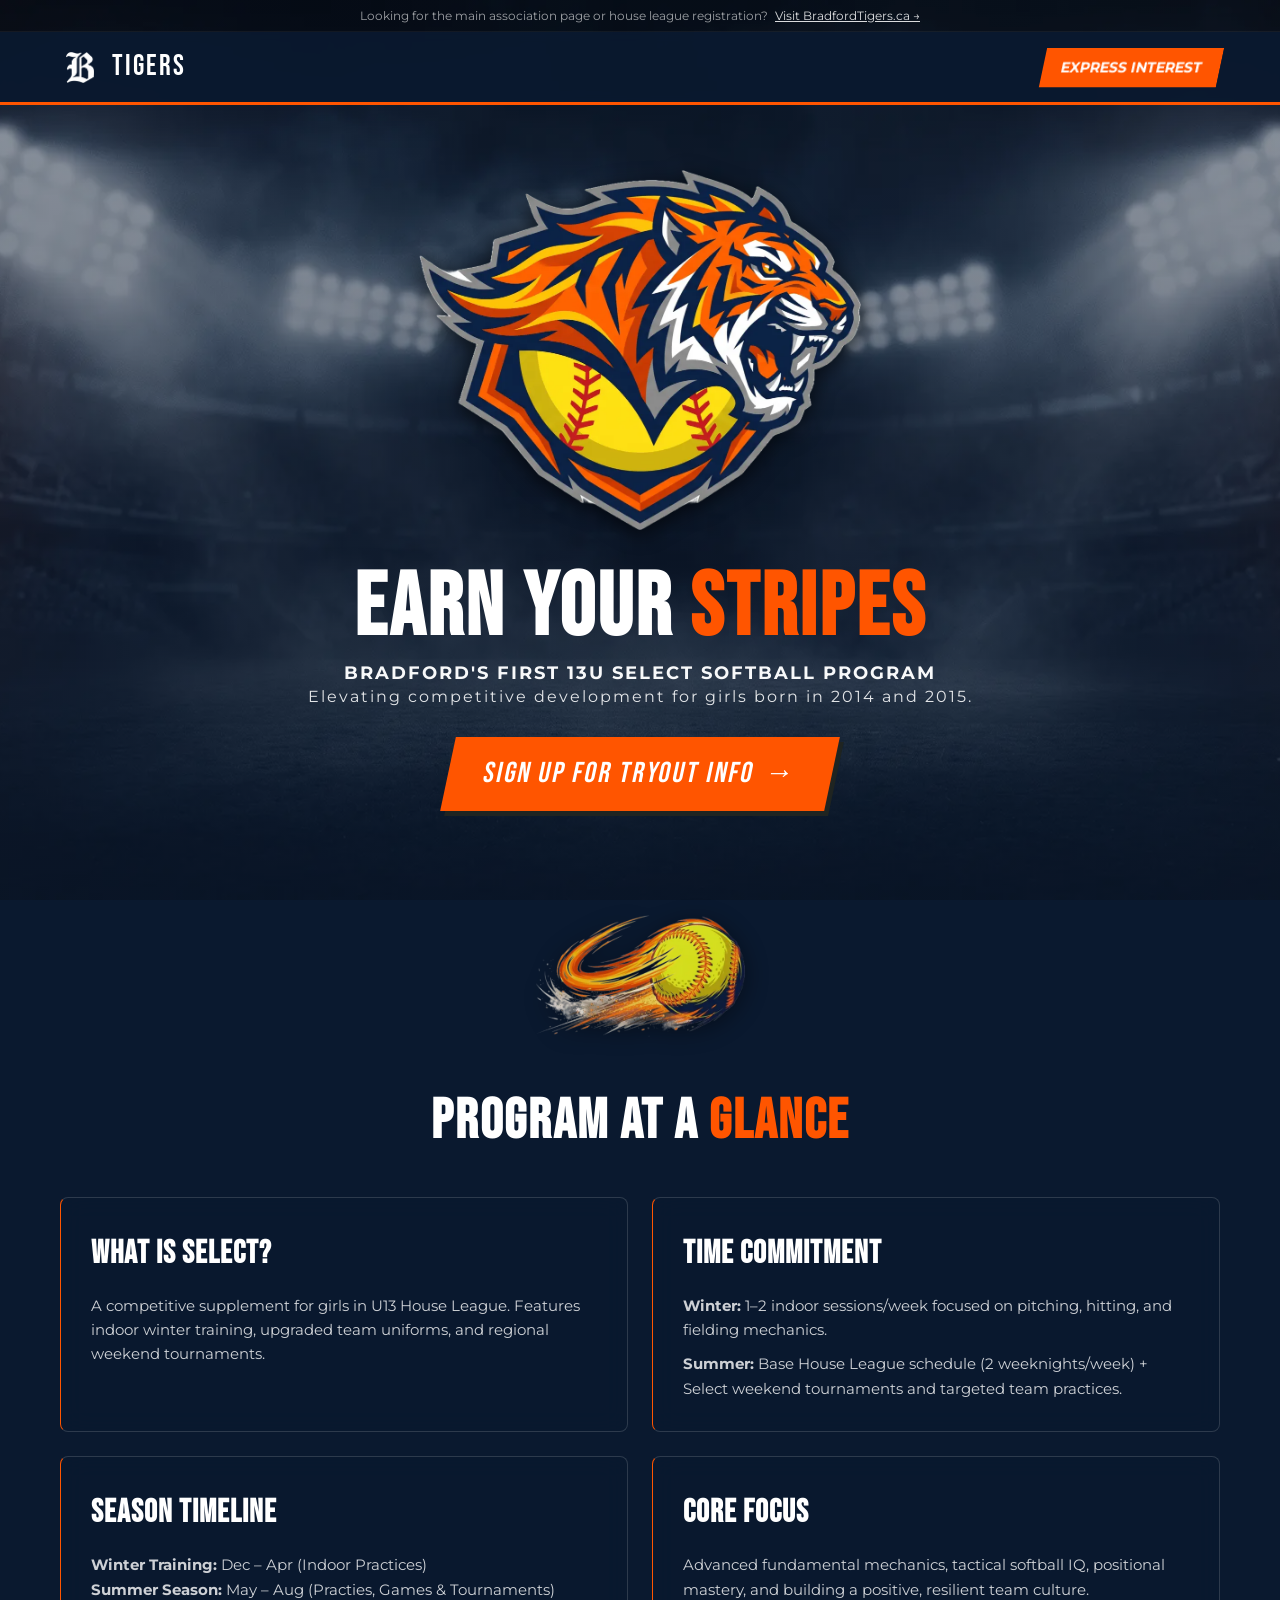
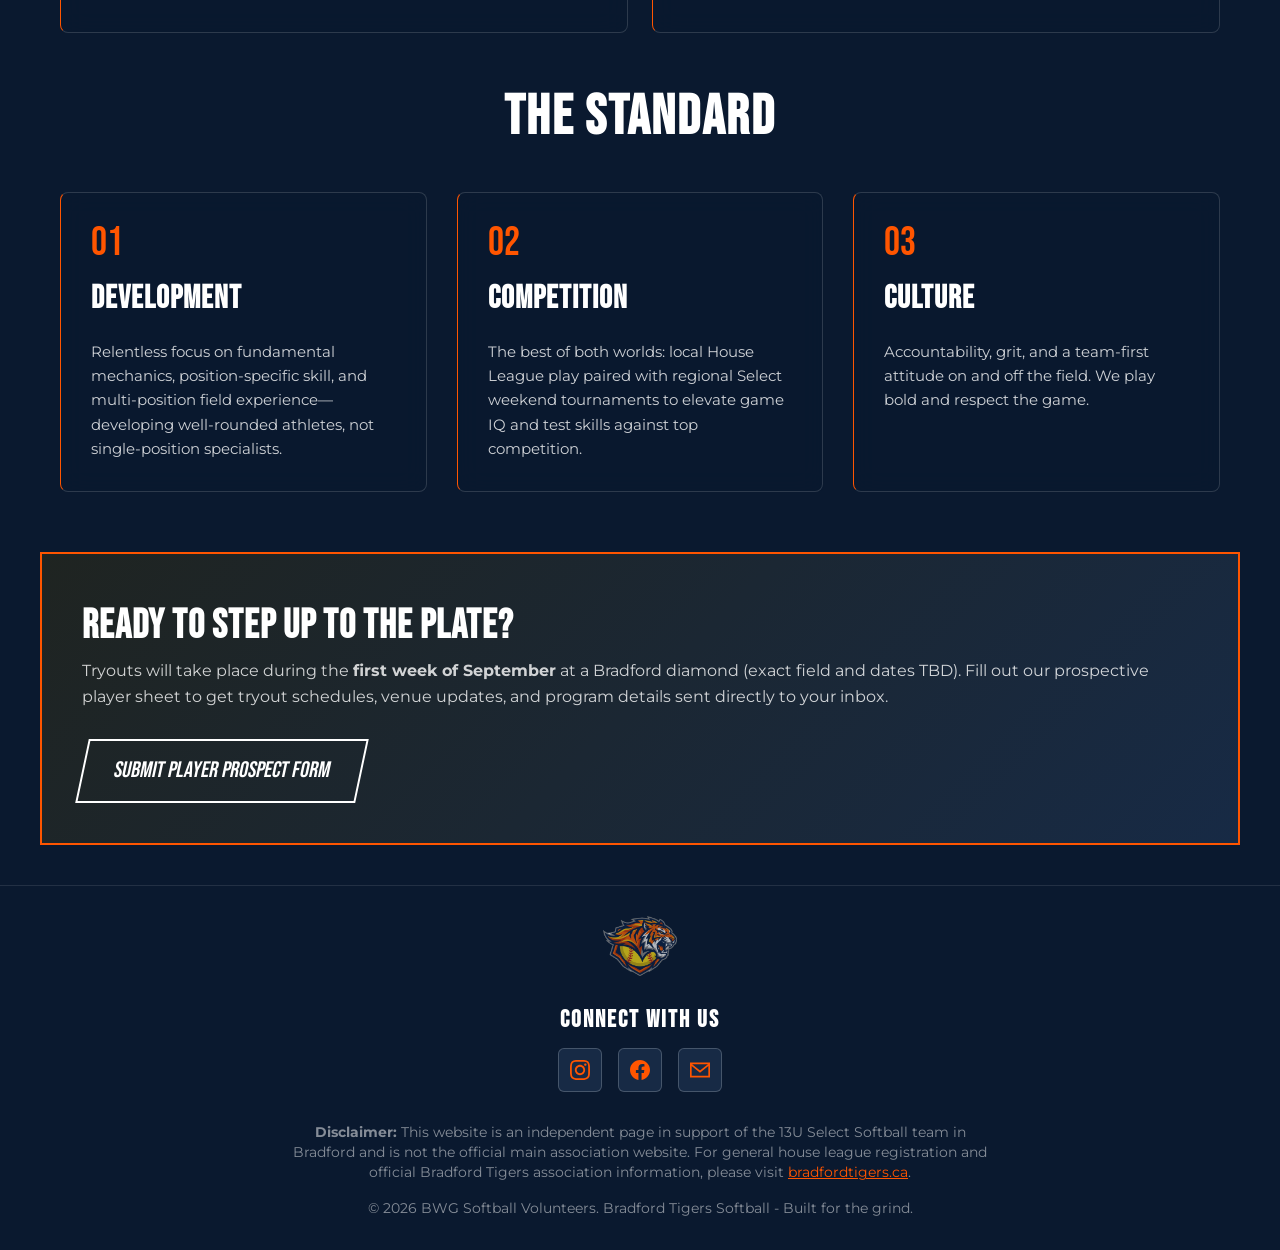
==== index.html @ cfd90d9b "V3.3.3 - DISABLE tally.so popup for carrot fest and restore banner/button" ====
<!DOCTYPE html>
<html lang="en">
<head>
    <meta charset="UTF-8">
    <meta name="viewport" content="width=device-width, initial-scale=1.0">
    <meta name="theme-color" content="#0A192F">
    <title>13U Tigers Softball | 2027 Recruitment</title>

    <!-- Browser Tab Icon -->
    <link rel="icon" type="image/png" href="assets/b2-logo.png">

    <!-- Google Fonts for athletic typography -->
    <link rel="preconnect" href="https://fonts.googleapis.com">
    <link rel="preconnect" href="https://fonts.gstatic.com" crossorigin>
    <link rel="stylesheet" href="https://fonts.googleapis.com/css2?family=Bebas+Neue&family=Montserrat:ital,wght@0,400;0,700;0,900;1,700&display=swap">
    
    <link rel="stylesheet" href="styles.css">

    <!-- Open Graph / WhatsApp / iMessage / Facebook -->
    <meta property="og:type" content="website" />
    <meta property="og:title" content="13U Tigers Select Softball | September Tryouts" />
    <meta property="og:description" content="Development, Competition, Culture. Register today for our upcoming September tryouts." />
    <meta property="og:image" content="https://bwgsoftball.ca/assets/tiger-logo-preview.jpg" />
    <meta property="og:url" content="https://bwgsoftball.ca" />

    <!-- Twitter / General Mobile Fallbacks -->
    <meta name="twitter:card" content="summary_large_image" />
    <meta name="twitter:title" content="13U Tigers Select Softball | September Tryouts" />
    <meta name="twitter:description" content="Development, Competition, Culture. Register today for our upcoming September tryouts." />
    <meta name="twitter:image" content="https://bwgsoftball.ca/assets/tiger-logo-preview.jpg" />
   
    <!-- Tally.so popup during carrot fest -->
    <script>
    // TOGGLE SWITCH: Set to true to go live, false to turn off
    const ENABLE_TALLY = false;

    // Auto-enables on localhost OR when adding "?test=1" to URL
    const IS_TESTING = window.location.hostname === 'localhost' ||
                       window.location.hostname === '127.0.0.1' ||
                       window.location.search.includes('test=1');

    if (ENABLE_TALLY || IS_TESTING) {
      window.TallyConfig = {
        "formId": "PdQ6N0",
        "popup": {
          "emoji": {
            "text": "\uD83E\uDD55", //uDD55 is a carrot, uDD4E was a softball
            "animation": "bounce"
          },
          "open": {
            "trigger": "scroll"
          }
        }
      };

      const script = document.createElement('script');
      script.src = "https://tally.so/widgets/embed.js";
      script.async = true;
      document.head.appendChild(script);
    }
    </script>
</head>

<body>

    <!-- Announcement / Disclaimer Bar -->
    <div class="top-announcement-bar">
        <span>Looking for the main association page or house league registration? <a href="https://bradfordtigers.ca" target="_blank" rel="noopener noreferrer">Visit BradfordTigers.ca &rarr;</a></span>
    </div> 

    <!-- Header / Navigation -->
    <header class="navbar">
        <div class="nav-container">
            <div class="brand">
                <img src="assets/b2-logo.png" alt="Bradford Tigers B Logo" class="nav-logo">
                <span class="brand-text">TIGERS</span>
            </div>
            <a href="https://forms.gle/GKhw946RZWxFUqny7" target="_blank" class="btn-nav">EXPRESS INTEREST</a>
        </div>
    </header>

    <!-- Hero Section (Above-the-fold focus) -->
    <section class="hero">
        <div class="hero-overlay"></div>
        <div class="hero-content">
            <div class="badge-container">
                <img src="assets/tiger-logo.webp" alt="Tigers Emblem" class="hero-logo">
            </div>
            <h1 class="hero-title">EARN YOUR <span class="text-orange">STRIPES</span></h1>
            <p class="hero-subtitle">BRADFORD'S FIRST 13U SELECT SOFTBALL PROGRAM
            <span class="hero-tagline">Elevating competitive development for girls born in 2014 and 2015.</span>
            <div class="cta-group">
                <a href="https://forms.gle/GKhw946RZWxFUqny7" target="_blank" class="btn-primary">
                    SIGN UP FOR TRYOUT INFO<span class="arrow">&rarr;</span>
                </a>
            </div>
        </div>
    </section>

    <!-- V2 Bridge / Accent Section -->
    <section class="accent-bridge-section">
        <div class="accent-wrapper">
            <img src="assets/accent.webp" alt="Softball Accent Graphic" class="hero-accent">
        </div>
    </section>

    <!-- Program at a Glance Section -->
    <section class="program-glance">
        <div class="container">
            <h2 class="section-title">PROGRAM AT A <span class="text-orange">GLANCE</span></h2>
            
            <div class="pillars-grid grid-2x2">
                <div class="pillar-card">
                    <h3>What is Select?</h3>
                    <p>A competitive supplement for girls in U13 House League. Features indoor winter training, upgraded team uniforms, and regional weekend tournaments.</p>
                </div>

                <div class="pillar-card">
<!--                    <div class="pillar-number">02</div> -->
                    <h3>Time Commitment</h3>
                    <p><strong>Winter:</strong> 1–2 indoor sessions/week focused on pitching, hitting, and fielding mechanics.</p>
                    <p style="margin-top: 10px;"><strong>Summer:</strong> Base House League schedule (2 weeknights/week) + Select weekend tournaments and targeted team practices.</p>
                </div>

                <div class="pillar-card">
                    <h3>Season Timeline</h3>
                    <p><strong>Winter Training:</strong> Dec – Apr (Indoor Practices)<br>
                       <strong>Summer Season:</strong> May – Aug (Practies, Games &amp; Tournaments)</p>
                </div>

                <div class="pillar-card">
                    <h3>Core Focus</h3>
                    <p>Advanced fundamental mechanics, tactical softball IQ, positional mastery, and building a positive, resilient team culture.</p>
                </div>
            </div>
        </div>
    </section>

    <!-- Value Pillars Section -->
    <section class="pillars-section">
        <div class="container">
            <h2 class="section-title">THE <span class="accent-text">STANDARD</span></h2>
            <div class="pillars-grid">
      
                <!-- Card 01 -->
                <div class="pillar-card">
                    <div class="pillar-number">01</div>
                    <h3>DEVELOPMENT</h3>
                    <p>Relentless focus on fundamental mechanics, position-specific skill, and multi-position field experience—developing well-rounded athletes, not single-position specialists.</p>
                </div>

                <!-- Card 02 -->
                <div class="pillar-card">
                    <div class="pillar-number">02</div>
                    <h3>COMPETITION</h3>
                    <p>The best of both worlds: local House League play paired with regional Select weekend tournaments to elevate game IQ and test skills against top competition.</p>
                </div>

                <!-- Card 03 -->
                <div class="pillar-card">
                    <div class="pillar-number">03</div>
                    <h3>CULTURE</h3>
                   <p>Accountability, grit, and a team-first attitude on and off the field. We play bold and respect the game.</p>
                </div>
            </div>
        </div>
    </section>

    <!-- Info / Tryout Callout -->
    <section class="callout-section">
        <div class="container callout-box">
            <div class="callout-text">
                <h2>READY TO STEP UP TO THE PLATE?</h2>
                <p>Tryouts will take place during the <strong>first week of September</strong> at a Bradford diamond (exact field and dates TBD). Fill out our prospective player sheet to get tryout schedules, venue updates, and program details sent directly to your inbox.</p>
            </div>
            <a href="https://forms.gle/GKhw946RZWxFUqny7" target="_blank" rel="noopener noreferrer" class="btn-secondary">
                SUBMIT PLAYER PROSPECT FORM
            </a>
        </div>
    </section>

    <!-- Footer -->
    <footer>
        <div class="container footer-content">
            <img src="assets/tiger-logo.webp" alt="Tigers Logo" class="footer-logo">

            <!-- Connect / Social Links Section -->
            <div class="footer-social-section">
                <h3 class="social-heading">CONNECT WITH US</h3>
                <div class="social-links">
                    <!-- Instagram -->
                    <a href="https://www.instagram.com/bwgsoftball" target="_blank" rel="noopener noreferrer" class="social-btn" aria-label="Instagram">
                        <svg viewBox="0 0 24 24"><path d="M12 2.163c3.204 0 3.584.012 4.85.07 3.252.148 4.771 1.691 4.919 4.919.058 1.265.069 1.645.069 4.849 0 3.205-.012 3.584-.069 4.849-.149 3.225-1.664 4.771-4.919 4.919-1.266.058-1.644.07-4.85.07-3.204 0-3.584-.012-4.849-.07-3.26-.149-4.771-1.699-4.919-4.92-.058-1.265-.07-1.644-.07-4.849 0-3.204.013-3.583.07-4.849.149-3.227 1.664-4.771 4.919-4.919 1.266-.057 1.645-.069 4.849-.069zm0-2.163c-3.259 0-3.667.014-4.947.072-4.358.2-6.78 2.618-6.98 6.98-.059 1.281-.073 1.689-.073 4.948 0 3.259.014 3.668.072 4.948.2 4.358 2.618 6.78 6.98 6.98 1.281.058 1.689.072 4.948.072 3.259 0 3.668-.014 4.948-.072 4.354-.2 6.782-2.618 6.979-6.98.059-1.28.073-1.689.073-4.948 0-3.259-.014-3.667-.072-4.947-.196-4.354-2.617-6.78-6.979-6.98-1.281-.059-1.69-.073-4.949-.073zm0 5.838c-3.403 0-6.162 2.759-6.162 6.162s2.759 6.163 6.162 6.163 6.162-2.759 6.162-6.163c0-3.403-2.759-6.162-6.162-6.162zm0 10.162c-2.209 0-4-1.79-4-4 0-2.209 1.791-4 4-4s4 1.791 4 4c0 2.21-1.791 4-4 4zm6.406-11.845c-.796 0-1.441.645-1.441 1.44s.645 1.44 1.441 1.44c.795 0 1.439-.645 1.439-1.44s-.644-1.44-1.439-1.44z"/></svg>
                    </a>
                    <!-- Facebook -->
                    <a href="https://www.facebook.com/bwgsoftball" target="_blank" rel="noopener noreferrer" class="social-btn" aria-label="Facebook">
                        <svg viewBox="0 0 24 24"><path d="M24 12.073c0-6.627-5.373-12-12-12s-12 5.373-12 12c0 5.99 4.388 10.954 10.125 11.854v-8.385H7.078v-3.47h3.047V9.43c0-3.007 1.792-4.669 4.533-4.669 1.312 0 2.686.235 2.686.235v2.953H15.83c-1.491 0-1.956.925-1.956 1.874v2.25h3.328l-.532 3.47h-2.796v8.385C19.612 23.027 24 18.062 24 12.073z"/></svg>
                    </a>
                    <!-- Email -->
                    <a href="https://forms.gle/GKhw946RZWxFUqny7" target-"_blank" class="social-btn" aria-label="Email Us">
                        <svg viewBox="0 0 24 24"><path d="M0 3v18h24v-18h-24zm21.518 2l-9.518 7.713-9.518-7.713h19.036zm-19.518 14v-11.817l10 8.104 10-8.104v11.817h-20z"/></svg>
                    </a>
                </div>
            </div>

            
            <p class="disclaimer-text">
                <strong>Disclaimer:</strong> This website is an independent page in support of the 13U Select Softball team in Bradford and is not the official main association website. For general house league registration and official Bradford Tigers association information, please visit <a href="https://bradfordtigers.ca" target="_blank" rel="noopener noreferrer">bradfordtigers.ca</a>.
            </p>

            <p>&copy; 2026 BWG Softball Volunteers. Bradford Tigers Softball - Built for the grind.</p>
        </div>
    </footer>

</body>
</html>
---- styles.css ----
/* ==========================================================================
   Color Palette & Custom Variables
   ========================================================================== */
:root {
    --navy: #0A192F;
    --navy-light: #172A45;
    --orange: #FF5500;
    --orange-hover: #E04B00;
    --graphite: #1F2421;
    --white: #FFFFFF;
    --gray-light: #F8F9FA;
    --font-heading: 'Bebas Neue', sans-serif;
    --font-body: 'Montserrat', sans-serif;
}

/* ==========================================================================
   Reset & Base Styles
   ========================================================================== */
* {
    margin: 0;
    padding: 0;
    box-sizing: border-box;
}

body {
    background-color: var(--navy);
    color: var(--white);
    font-family: var(--font-body);
    line-height: 1.6;
    overflow-x: hidden;
}

.container {
    max-width: 1200px;
    margin: 0 auto;
    padding: 0 20px;
}

.text-orange {
    color: var(--orange);
}

/* ==========================================================================
   Top Announcement Bar
   ========================================================================== */
.top-announcement-bar {
    background-color: rgba(0, 0, 0, 0.3);
    text-align: center;
    padding: 6px 12px;
    font-size: 0.75rem;
    color: rgba(255, 255, 255, 0.6);
    border-bottom: 1px solid rgba(255, 255, 255, 0.05);
}

.top-announcement-bar a {
    color: rgba(255, 255, 255, 0.85);
    text-decoration: underline;
    margin-left: 4px;
}

.top-announcement-bar a:hover {
    color: var(--orange);
}

/* ==========================================================================
   Navigation Bar
   ========================================================================== */
.navbar {
    background-color: rgba(10, 25, 47, 0.95);
    border-bottom: 3px solid var(--orange);
    position: sticky;
    top: 0;
    z-index: 100;
    backdrop-filter: blur(5px);
}

.nav-container {
    max-width: 1200px;
    margin: 0 auto;
    display: flex;
    justify-content: space-between;
    align-items: center;
    padding: 12px 20px;
}

.brand {
    display: flex;
    align-items: center;
    gap: 12px;
}

.nav-logo {
    height: 35px;
    width: auto;
    object-fit: contain;
    padding: 2px 6px;
}

.brand-text {
    font-family: var(--font-heading);
    font-size: 1.8rem;
    letter-spacing: 2px;
}

.btn-nav {
    background: var(--orange);
    color: var(--white);
    text-decoration: none;
    font-weight: 700;
    padding: 8px 18px;
    transform: skewX(-12deg);
    display: inline-block;
    transition: background 0.2s ease;
    font-size: 0.9rem;
}

.btn-nav:hover {
    background: var(--orange-hover);
}

/* ==========================================================================
   Hero Section (V2 Above-the-Fold & Dynamic Spacing)
   ========================================================================== */
.hero {
    position: relative;
    /* Consumes exact remaining viewport height minus top bar & navbar (~110px total) */
    min-height: calc(100vh - 110px);
    min-height: calc(100dvh - 110px); 
    display: flex;
    flex-direction: column;
    align-items: center;
    justify-content: space-between;
    text-align: center;
    padding: clamp(15px, 3vh, 30px) 20px clamp(30px, 7vh, 70px) 20px;
}

/* Fixed Background attached to viewport (note overlay was previously 70% to 95%*/
.hero::before {
    content: '';
    position: fixed;
    top: 0;
    left: 0;
    width: 100%;
    height: 100%;
    background: 
        linear-gradient(180deg, rgba(10,25,47,0.45) 0%, rgba(10,25,47,0.70) 100%),
        url('assets/stadium-bg.webp') no-repeat center center / cover;
    z-index: -1;
    will-change: transform;
}

.hero-content {
    position: relative;
    z-index: 2;
    max-width: 900px;
    width: 100%;
    display: flex;
    flex-direction: column;
    align-items: center;
    /* Dynamically adjusts spacing between logo, title, text, and button based on vertical space */
    gap: clamp(10px, 1.5vh, 24px);
    margin: auto 0;
}

.hero-logo {
    /*width: clamp(100px, 40vw, 550px);*/
    width: auto;
    height: clamp(60px, 40vh, 550px);
    max-width: 100%;
    object-fit: contain;
    margin: 1rem auto 1rem; 
    filter: drop-shadow(0 4px 10px rgba(0,0,0,0.65)); /* was previously (0 10px 20px rgba(0,0,0,0.7) */
}

.hero-title {
    font-family: var(--font-heading);
    font-size: clamp(3rem, 7vw, 5.5rem);
    line-height: 0.95;
    letter-spacing: 3px;
    margin: 0;
    text-transform: uppercase;
}

.hero-subtitle {
    font-weight: 700;
    font-size: clamp(0.85rem, 2vw, 1.1rem);
    letter-spacing: 2px;
    color: var(--gray-light);
    margin: 0;
    line-height: 1.0; /*was 1.3*/
}

.hero-tagline {
  display: block;          /* Forces it onto its own new line */
  margin-top: 0.5rem;      /* Adds a tiny gap below the main sub-headline */
  font-size: 0.9em;        /* Slightly smaller to create hierarchy */
  text-transform: none;    /* Keeps it readable (Sentence Case) even if parent is uppercase */
  font-weight: 400;        /* unbold text */
  opacity: 0.9;            /* Softens the contrast slightly for better eye movement */
}

.cta-group {
    margin-top: clamp(8px, 2vh, 18px);
    margin-bottom: 0;
}

.btn-primary {
    margin: 0;
    background: var(--orange);
    color: var(--white);
    text-decoration: none;
    font-family: var(--font-heading);
    font-size: clamp(1.4rem, 3vw, 1.8rem);
    letter-spacing: 2px;
    padding: 14px 36px;
    display: inline-block;
    transform: skewX(-12deg);
    box-shadow: 5px 5px 0px var(--graphite);
    transition: all 0.2s ease;
}

.btn-primary:hover {
    background: var(--orange-hover);
    transform: skewX(-12deg) translate(-2px, -2px);
    box-shadow: 7px 7px 0px var(--graphite);
}

.btn-primary .arrow {
    display: inline-block;
    margin-left: 10px;
    transition: transform 0.2s ease;
}

.btn-primary:hover .arrow {
    transform: translateX(5px);
}

/* ==========================================================================
   V2 Bridge / Accent Section
   ========================================================================== */
.accent-bridge-section {
    display: flex;
    justify-content: center;
    align-items: center;
    padding: 20px 20px; /*was clamp(20px, 4vh, 40px) 20px; */
    position: relative;
    z-index: 2;
}

.accent-wrapper {
    display: flex;
    justify-content: center;
    align-items: center;
}

.hero-accent {
    max-width: clamp(150px, 22vw, 210px);
    height: auto;
    opacity: 0.9;
    filter: drop-shadow(0 4px 12px rgba(0,0,0,0.5));
}

/* ==========================================================================
   Value Pillars Section
   ========================================================================== */
.program-glance,
.pillars-section {
    background: transparent;
    padding: 20px 0; /* was 20px 20px 80px 20px */
    position: relative;
    z-index: 2;
}

.section-title {
    font-family: var(--font-heading);
    font-size: 3.5rem;
    text-align: center;
    letter-spacing: 2px;
    margin-bottom: 30px;
    margin-top: 0;
}

.pillars-grid {
    display: grid;
    grid-template-columns: repeat(auto-fit, minmax(280px, 1fr));
    gap: 30px;
}

.pillar-card {
    background: rgba(10, 25, 47, 0.45);
    backdrop-filter: blur(12px);
    border: 1px solid rgba(255, 255, 255, 0.15);
    padding: 30px;
    border-radius: 8px;
    border-left: 1px solid var(--orange);
    transition: transform 0.3s ease, box-shadow 0.3s ease, border-color 0.3s ease;
}

.grid-2x2 {
    display: grid;
    grid-template-columns: repeat(2, 1fr);
    gap: 1.5rem;
}

/* Desktop Hover Effects */
@media (hover: hover){
    .pillar-card:hover {
        border-left-color: var(--orange);
        transform: translateY(-6px);
        box-shadow: 
            0 12px 24px rgba(0, 0, 0, 0.4),
            0 0 20px rgba(255, 107, 0, 0.35);
        border-color: var(--orange);
    }
}

.pillar-number {
    font-family: var(--font-heading);
    font-size: 2.5rem;
    color: var(--orange);
    line-height: 1;
    margin-bottom: 10px;
}

.pillar-card h3 {
    font-family: var(--font-heading);
    font-size: 2rem;
    letter-spacing: 1px;
    margin-bottom: 15px;
}

.pillar-card p {
    font-size: 0.95rem;
    color: rgba(255, 255, 255, 0.8);
}

/* ==========================================================================
   Callout Section
   ========================================================================== */
.callout-section {
    padding: 40px 0;
    position: relative;
    z-index: 2;
}

.callout-box {
    background: linear-gradient(135deg, var(--graphite) 0%, var(--navy-light) 100%);
    border: 2px solid var(--orange);
    padding: 40px;
    display: flex;
    justify-content: space-between;
    align-items: center;
    gap: 30px;
    flex-wrap: wrap;
}

.callout-text h2 {
    font-family: var(--font-heading);
    font-size: 2.5rem;
    letter-spacing: 1px;
}

.callout-text p {
    color: rgba(255, 255, 255, 0.8);
}

.btn-secondary {
    background: transparent;
    color: var(--white);
    border: 2px solid var(--white);
    text-decoration: none;
    font-family: var(--font-heading);
    font-size: 1.4rem;
    padding: 12px 30px;
    transform: skewX(-12deg);
    white-space: nowrap;
    transition: all 0.2s ease;
}

.btn-secondary:hover {
    background: var(--white);
    color: var(--navy);
}

/* ==========================================================================
   Footer
   ========================================================================== */
footer {
    background-color: var(--navy);
    border-top: 1px solid rgba(255, 255, 255, 0.1);
    padding: 30px 0;
    position: relative;
    z-index: 2;
}

.footer-content {
    display: flex;
    flex-direction: column;
    align-items: center;
    gap: 15px;
    font-size: 0.85rem;
    color: rgba(255, 255, 255, 0.5);
}

.footer-logo {
    height: 60px;
    opacity: 0.7;
}

.disclaimer-text {
    max-width: 700px;
    line-height: 1.5;
    text-align: center;
}

.footer-content a {
    color: var(--orange); 
    text-decoration: underline;
}

.footer-content a:hover {
    color: var(--white);
}

/* ==========================================================================
   Footer Social Links
   ========================================================================== */
.footer-social-section {
    display: flex;
    flex-direction: column;
    align-items: center;
    gap: 8px;
    margin: 10px 0 15px 0;
}

.social-heading {
    font-family: var(--font-heading);
    font-size: 1.5rem;
    letter-spacing: 2px;
    color: var(--white);
}

.social-links {
    display: flex;
    gap: 16px;
    justify-content: center;
    align-items: center;
}

.social-btn {
    display: flex;
    align-items: center;
    justify-content: center;
    width: 44px;
    height: 44px;
    background: var(--navy-light);
    border: 1px solid rgba(255, 255, 255, 0.2);
    border-radius: 6px;
    color: var(--white);
    transition: all 0.25s ease;
    text-decoration: none !important; /* Overrides default link underline */
}

.social-btn svg {
    width: 20px;
    height: 20px;
    fill: currentColor;
}

.social-btn:hover {
    background: var(--orange);
    border-color: var(--orange);
    color: var(--white);
    transform: translateY(-3px);
    box-shadow: 0 4px 15px rgba(255, 85, 0, 0.45);
}

/* ==========================================================================
   Mobile Responsiveness
   ========================================================================== */
@media (max-width: 768px) {
    .callout-box {
        flex-direction: column;
        text-align: center;
    }
    
    .btn-primary {
        font-size: 1.4rem;
        padding: 12px 25px;
    }
}

/* ==========================================================================
   Mobile Responsive Fix (768px & below)
   ========================================================================== */
@media (max-width: 768px) {

    /* Fix heading titles on mobile */
    .section-title,
    .section-title .text-orange {
        line-height: 1.0;
    }

    /* 1. Vertically center the content to balance top/bottom space */
    .hero {
        display: flex !important;
        flex-direction: column !important;
        justify-content: center !important;   /* Centering eliminates the massive empty space at the bottom */
        align-items: center !important;
        padding-top: 2.5rem !important;      /* Creates a comfortable buffer below sticky header */
        padding-bottom: 1.0rem !important;
        height: auto !important;
        min-height: calc(100svh - 110px) !important; /* Locks height to 'svh' to prevent scroll-stretch jumps */
    }

    /* 2. Expand vertical gap and fix text line heights */
    .hero-content {
        display: flex !important;
        flex-direction: column !important;
        align-items: center !important;
        gap: 1.25rem !important;              /* Increased from 12px to give text and CTA room to breathe */
        margin-top: 0 !important;
        padding-top: 0 !important;
        text-align: center !important;
    }

    /* Ensure text lines don't collide */
    .hero-content h1, 
    .hero-content h2,
    .hero-title {
        line-height: 1.15 !important;
        margin: 0 !important;
    }

    .hero-content p, 
    .hero-subtitle {
        line-height: 1.35 !important;         /* Gives multi-line body/subtitles breathing room */
        margin: 0 !important;
        padding: 0 0.5rem !important;
    }

    /* 3. Right-size the logo so it doesn't dominate vertical space */
    .hero-logo {
        width: 62vw !important;               /* Scaled down slightly from 75vw for better proportions */
        max-width: 260px !important;
        height: auto !important;
        max-height: auto !important;
        margin: 0 auto !important;
    }

    .hero-logo img {
        width: 100% !important;
        height: auto !important;
        max-height: none !important;
        margin-bottom: 0; /*keep mobile layout tight after adding space on desktop */
        object-fit: contain !important;
    }

    /* 4. Lock the accent/bridge section spacing */
    .accent-bridge-section {
        padding-top: 2rem !important;
        padding-bottom: 2rem !important;
        margin-top: 0 !important;
        margin-bottom: 0 !important;
    }

   .grid-2x2 {
        grid-template-columns: 1fr;
    }

    /*spacing cleanup*/
    section,
    .program-at-a-glance,
    .pillars-section,
    .callout-section {
        padding-top: 2rem !important;
        padding-bottom: 2rem !important;
    }
       

}
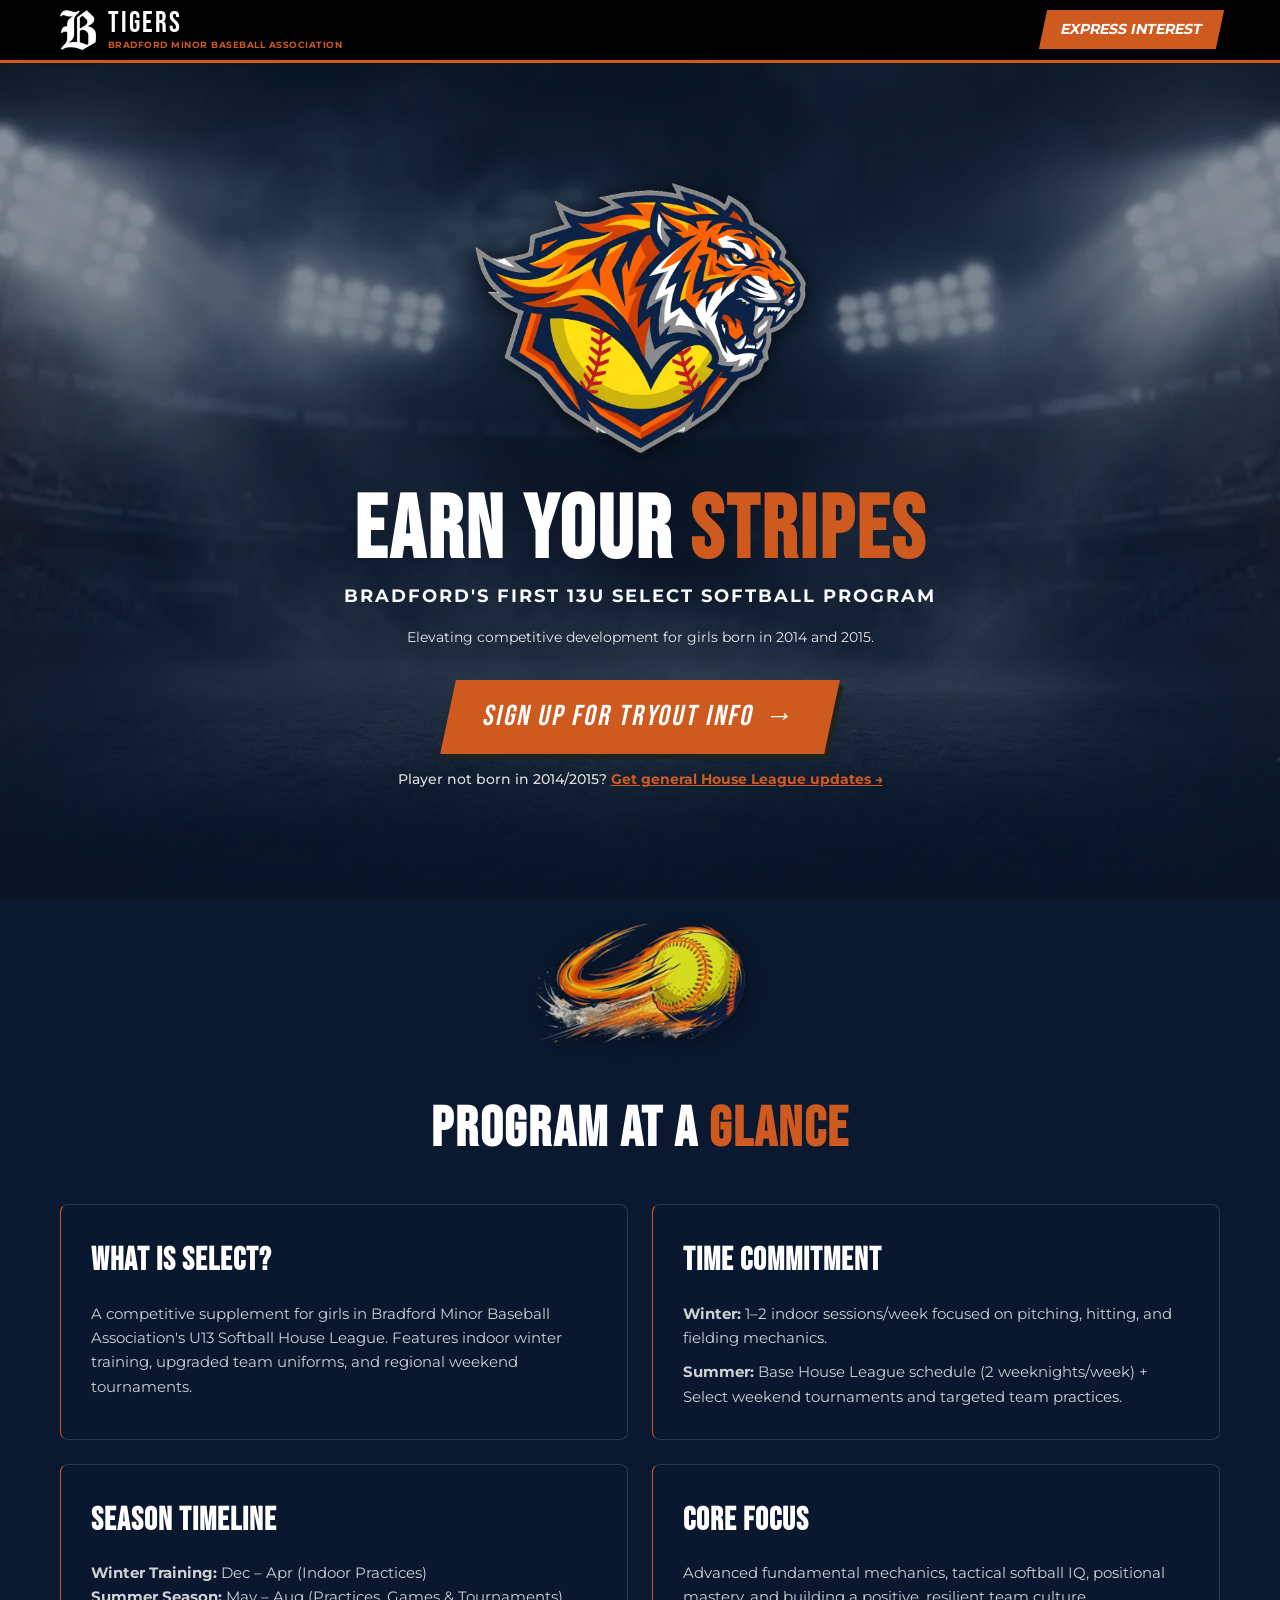
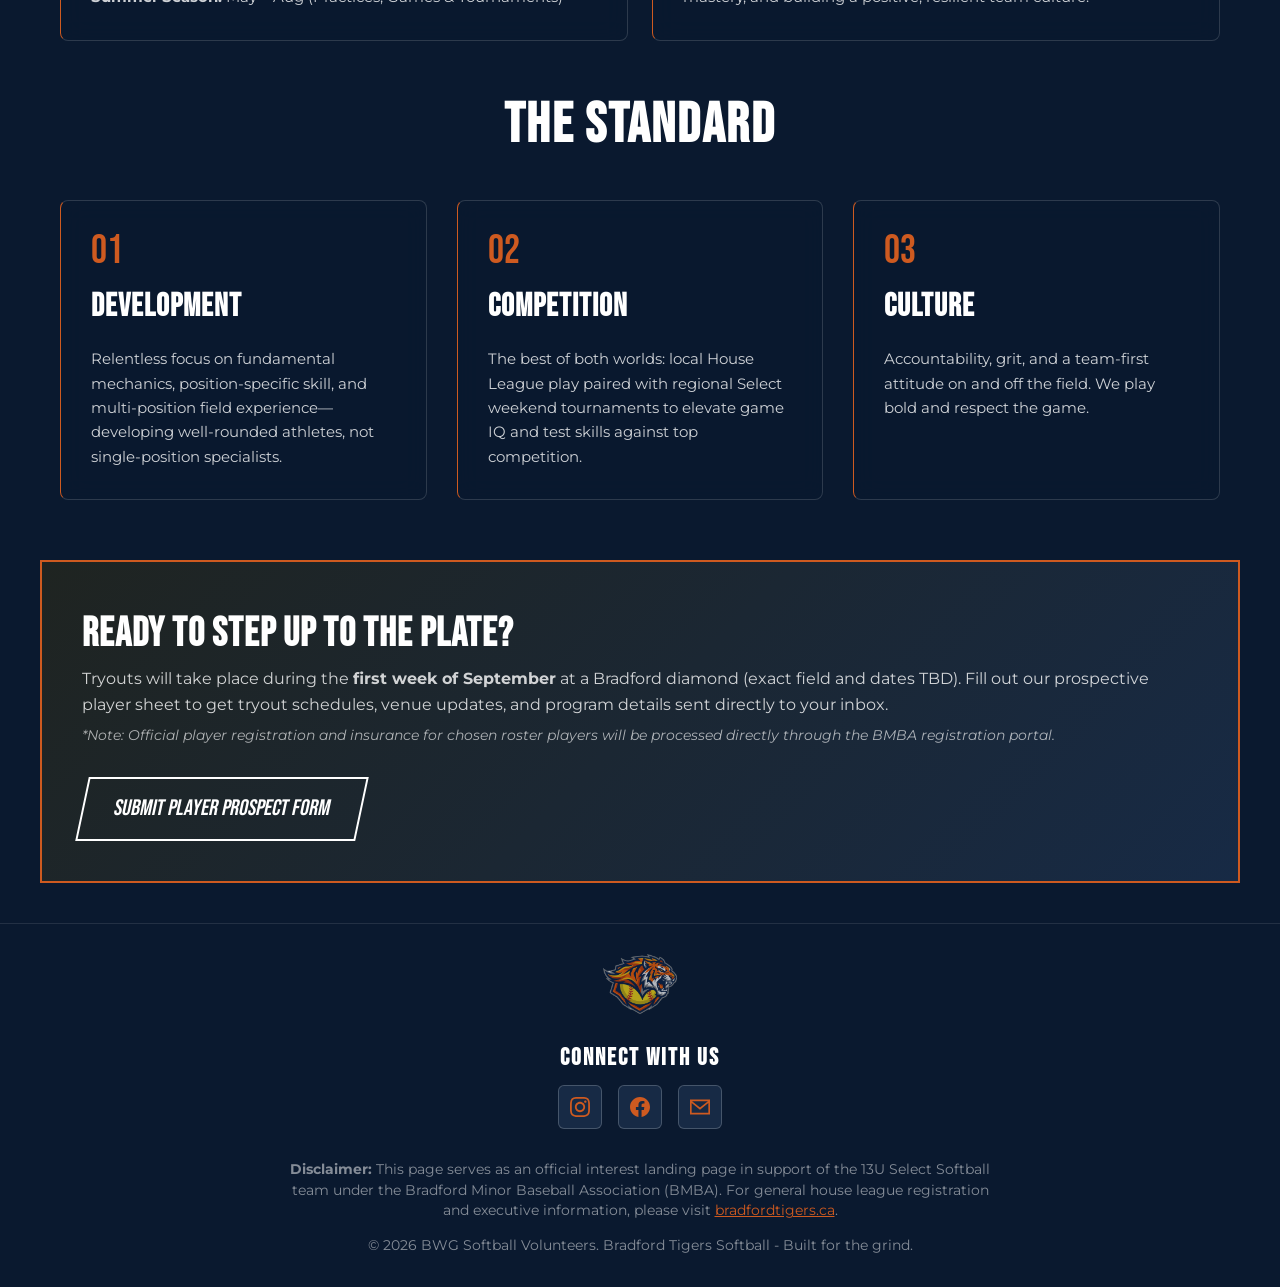
==== commit 44874ee5: "V4.1.0 with BMBA integration. Remainder moved to old folder" ====
--- a/index.html
+++ b/index.html
@@ -4,7 +4,7 @@
     <meta charset="UTF-8">
     <meta name="viewport" content="width=device-width, initial-scale=1.0">
     <meta name="theme-color" content="#0A192F">
-    <title>13U Tigers Softball | 2027 Recruitment</title>
+    <title>13U Tigers Softball | 2027 Recruitment (BMBA Preview)</title>
 
     <!-- Browser Tab Icon -->
     <link rel="icon" type="image/png" href="assets/b2-logo.png">
@@ -14,29 +14,27 @@
     <link rel="preconnect" href="https://fonts.gstatic.com" crossorigin>
     <link rel="stylesheet" href="https://fonts.googleapis.com/css2?family=Bebas+Neue&family=Montserrat:ital,wght@0,400;0,700;0,900;1,700&display=swap">
     
-    <link rel="stylesheet" href="styles.css">
+    <!-- Using separate BMBA-aligned stylesheet -->
+    <link rel="stylesheet" href="styles2.css">
 
     <!-- Open Graph / WhatsApp / iMessage / Facebook -->
     <meta property="og:type" content="website" />
     <meta property="og:title" content="13U Tigers Select Softball | September Tryouts" />
     <meta property="og:description" content="Development, Competition, Culture. Register today for our upcoming September tryouts." />
     <meta property="og:image" content="https://bwgsoftball.ca/assets/tiger-logo-preview.jpg" />
-    <meta property="og:url" content="https://bwgsoftball.ca" />
+    <meta property="og:url" content="https://bwgsoftball.ca/preview.html" />
 
     <!-- Twitter / General Mobile Fallbacks -->
     <meta name="twitter:card" content="summary_large_image" />
     <meta name="twitter:title" content="13U Tigers Select Softball | September Tryouts" />
     <meta name="twitter:description" content="Development, Competition, Culture. Register today for our upcoming September tryouts." />
-    <meta name="twitter:image" content="https://bwgsoftball.ca/assets/tiger-logo-preview.jpg" />
-   
+    <meta name="twitter:image" content="https://bwgsoftball.ca/assets/tiger-logo-preview.jpg" />   
+
     <!-- Tally.so popup during carrot fest -->
     <script>
-    // TOGGLE SWITCH: Set to true to go live, false to turn off
     const ENABLE_TALLY = false;
-
-    // Auto-enables on localhost OR when adding "?test=1" to URL
-    const IS_TESTING = window.location.hostname === 'localhost' ||
-                       window.location.hostname === '127.0.0.1' ||
+    const IS_TESTING = window.location.hostname === 'localhost' || 
+                       window.location.hostname === '127.0.0.1' || 
                        window.location.search.includes('test=1');
 
     if (ENABLE_TALLY || IS_TESTING) {
@@ -44,7 +42,7 @@
         "formId": "PdQ6N0",
         "popup": {
           "emoji": {
-            "text": "\uD83E\uDD55", //uDD55 is a carrot, uDD4E was a softball
+            "text": "\uD83E\uDD4E",
             "animation": "bounce"
           },
           "open": {
@@ -60,26 +58,29 @@
     }
     </script>
 </head>
-
 <body>
 
-    <!-- Announcement / Disclaimer Bar -->
-    <div class="top-announcement-bar">
-        <span>Looking for the main association page or house league registration? <a href="https://bradfordtigers.ca" target="_blank" rel="noopener noreferrer">Visit BradfordTigers.ca &rarr;</a></span>
-    </div> 
-
-    <!-- Header / Navigation -->
-    <header class="navbar">
-        <div class="nav-container">
-            <div class="brand">
-                <img src="assets/b2-logo.png" alt="Bradford Tigers B Logo" class="nav-logo">
+<!-- Header / Navigation -->
+<header class="navbar">
+    <div class="nav-container">
+        <a href="https://bradfordtigers.ca" target="_blank" rel="noopener noreferrer" class="brand" title="Visit BradfordTigers.ca">
+            <img src="assets/b2-logo.png" alt="Bradford Tigers B Logo" class="nav-logo">
+            <div class="brand-text-wrapper">
                 <span class="brand-text">TIGERS</span>
-            </div>
-            <a href="https://forms.gle/GKhw946RZWxFUqny7" target="_blank" class="btn-nav">EXPRESS INTEREST</a>
-        </div>
-    </header>
-
-    <!-- Hero Section (Above-the-fold focus) -->
+                <span class="brand-subtext">
+                    <span class="desktop-only">BRADFORD MINOR BASEBALL ASSOCIATION</span>
+                    <span class="mobile-only">Bradford Minor Baseball Assoc.</span>
+                </span>
+            </div>
+        </a>
+        <a href="https://forms.gle/GKhw946RZWxFUqny7" target="_blank" class="btn-nav">
+            <span class="desktop-only">EXPRESS INTEREST</span>
+            <span class="mobile-only">UPDATES</span>
+        </a>
+    </div>
+</header>
+
+    <!-- Hero Section -->
     <section class="hero">
         <div class="hero-overlay"></div>
         <div class="hero-content">
@@ -87,12 +88,15 @@
                 <img src="assets/tiger-logo.webp" alt="Tigers Emblem" class="hero-logo">
             </div>
             <h1 class="hero-title">EARN YOUR <span class="text-orange">STRIPES</span></h1>
-            <p class="hero-subtitle">BRADFORD'S FIRST 13U SELECT SOFTBALL PROGRAM
+            <p class="hero-subtitle">BRADFORD'S FIRST 13U SELECT SOFTBALL PROGRAM</p>
             <span class="hero-tagline">Elevating competitive development for girls born in 2014 and 2015.</span>
             <div class="cta-group">
                 <a href="https://forms.gle/GKhw946RZWxFUqny7" target="_blank" class="btn-primary">
                     SIGN UP FOR TRYOUT INFO<span class="arrow">&rarr;</span>
                 </a>
+                <p class="hero-alt-note">
+                    Player not born in 2014/2015? <a href="https://forms.gle/GKhw946RZWxFUqny7" target="_blank" class="hero-alt-link">Get general House League updates &rarr;</a>
+                </p>
             </div>
         </div>
     </section>
@@ -108,26 +112,21 @@
     <section class="program-glance">
         <div class="container">
             <h2 class="section-title">PROGRAM AT A <span class="text-orange">GLANCE</span></h2>
-            
             <div class="pillars-grid grid-2x2">
                 <div class="pillar-card">
                     <h3>What is Select?</h3>
-                    <p>A competitive supplement for girls in U13 House League. Features indoor winter training, upgraded team uniforms, and regional weekend tournaments.</p>
-                </div>
-
-                <div class="pillar-card">
-<!--                    <div class="pillar-number">02</div> -->
+                    <p>A competitive supplement for girls in Bradford Minor Baseball Association's U13 Softball House League. Features indoor winter training, upgraded team uniforms, and regional weekend tournaments.</p>
+                </div>
+                <div class="pillar-card">
                     <h3>Time Commitment</h3>
                     <p><strong>Winter:</strong> 1–2 indoor sessions/week focused on pitching, hitting, and fielding mechanics.</p>
                     <p style="margin-top: 10px;"><strong>Summer:</strong> Base House League schedule (2 weeknights/week) + Select weekend tournaments and targeted team practices.</p>
                 </div>
-
                 <div class="pillar-card">
                     <h3>Season Timeline</h3>
                     <p><strong>Winter Training:</strong> Dec – Apr (Indoor Practices)<br>
-                       <strong>Summer Season:</strong> May – Aug (Practies, Games &amp; Tournaments)</p>
-                </div>
-
+                       <strong>Summer Season:</strong> May – Aug (Practices, Games &amp; Tournaments)</p>
+                </div>
                 <div class="pillar-card">
                     <h3>Core Focus</h3>
                     <p>Advanced fundamental mechanics, tactical softball IQ, positional mastery, and building a positive, resilient team culture.</p>
@@ -141,26 +140,20 @@
         <div class="container">
             <h2 class="section-title">THE <span class="accent-text">STANDARD</span></h2>
             <div class="pillars-grid">
-      
-                <!-- Card 01 -->
                 <div class="pillar-card">
                     <div class="pillar-number">01</div>
                     <h3>DEVELOPMENT</h3>
                     <p>Relentless focus on fundamental mechanics, position-specific skill, and multi-position field experience—developing well-rounded athletes, not single-position specialists.</p>
                 </div>
-
-                <!-- Card 02 -->
                 <div class="pillar-card">
                     <div class="pillar-number">02</div>
                     <h3>COMPETITION</h3>
                     <p>The best of both worlds: local House League play paired with regional Select weekend tournaments to elevate game IQ and test skills against top competition.</p>
                 </div>
-
-                <!-- Card 03 -->
                 <div class="pillar-card">
                     <div class="pillar-number">03</div>
                     <h3>CULTURE</h3>
-                   <p>Accountability, grit, and a team-first attitude on and off the field. We play bold and respect the game.</p>
+                    <p>Accountability, grit, and a team-first attitude on and off the field. We play bold and respect the game.</p>
                 </div>
             </div>
         </div>
@@ -172,6 +165,9 @@
             <div class="callout-text">
                 <h2>READY TO STEP UP TO THE PLATE?</h2>
                 <p>Tryouts will take place during the <strong>first week of September</strong> at a Bradford diamond (exact field and dates TBD). Fill out our prospective player sheet to get tryout schedules, venue updates, and program details sent directly to your inbox.</p>
+            <p style="font-size: 0.85rem; opacity: 0.8; margin-top: 8px;">
+    <em>*Note: Official player registration and insurance for chosen roster players will be processed directly through the BMBA registration portal.</em>
+</p>
             </div>
             <a href="https://forms.gle/GKhw946RZWxFUqny7" target="_blank" rel="noopener noreferrer" class="btn-secondary">
                 SUBMIT PLAYER PROSPECT FORM
@@ -184,33 +180,26 @@
         <div class="container footer-content">
             <img src="assets/tiger-logo.webp" alt="Tigers Logo" class="footer-logo">
 
-            <!-- Connect / Social Links Section -->
             <div class="footer-social-section">
                 <h3 class="social-heading">CONNECT WITH US</h3>
                 <div class="social-links">
-                    <!-- Instagram -->
                     <a href="https://www.instagram.com/bwgsoftball" target="_blank" rel="noopener noreferrer" class="social-btn" aria-label="Instagram">
                         <svg viewBox="0 0 24 24"><path d="M12 2.163c3.204 0 3.584.012 4.85.07 3.252.148 4.771 1.691 4.919 4.919.058 1.265.069 1.645.069 4.849 0 3.205-.012 3.584-.069 4.849-.149 3.225-1.664 4.771-4.919 4.919-1.266.058-1.644.07-4.85.07-3.204 0-3.584-.012-4.849-.07-3.26-.149-4.771-1.699-4.919-4.92-.058-1.265-.07-1.644-.07-4.849 0-3.204.013-3.583.07-4.849.149-3.227 1.664-4.771 4.919-4.919 1.266-.057 1.645-.069 4.849-.069zm0-2.163c-3.259 0-3.667.014-4.947.072-4.358.2-6.78 2.618-6.98 6.98-.059 1.281-.073 1.689-.073 4.948 0 3.259.014 3.668.072 4.948.2 4.358 2.618 6.78 6.98 6.98 1.281.058 1.689.072 4.948.072 3.259 0 3.668-.014 4.948-.072 4.354-.2 6.782-2.618 6.979-6.98.059-1.28.073-1.689.073-4.948 0-3.259-.014-3.667-.072-4.947-.196-4.354-2.617-6.78-6.979-6.98-1.281-.059-1.69-.073-4.949-.073zm0 5.838c-3.403 0-6.162 2.759-6.162 6.162s2.759 6.163 6.162 6.163 6.162-2.759 6.162-6.163c0-3.403-2.759-6.162-6.162-6.162zm0 10.162c-2.209 0-4-1.79-4-4 0-2.209 1.791-4 4-4s4 1.791 4 4c0 2.21-1.791 4-4 4zm6.406-11.845c-.796 0-1.441.645-1.441 1.44s.645 1.44 1.441 1.44c.795 0 1.439-.645 1.439-1.44s-.644-1.44-1.439-1.44z"/></svg>
                     </a>
-                    <!-- Facebook -->
                     <a href="https://www.facebook.com/bwgsoftball" target="_blank" rel="noopener noreferrer" class="social-btn" aria-label="Facebook">
                         <svg viewBox="0 0 24 24"><path d="M24 12.073c0-6.627-5.373-12-12-12s-12 5.373-12 12c0 5.99 4.388 10.954 10.125 11.854v-8.385H7.078v-3.47h3.047V9.43c0-3.007 1.792-4.669 4.533-4.669 1.312 0 2.686.235 2.686.235v2.953H15.83c-1.491 0-1.956.925-1.956 1.874v2.25h3.328l-.532 3.47h-2.796v8.385C19.612 23.027 24 18.062 24 12.073z"/></svg>
                     </a>
-                    <!-- Email -->
-                    <a href="https://forms.gle/GKhw946RZWxFUqny7" target-"_blank" class="social-btn" aria-label="Email Us">
+                    <a href="https://forms.gle/GKhw946RZWxFUqny7" target="_blank" class="social-btn" aria-label="Email Us">
                         <svg viewBox="0 0 24 24"><path d="M0 3v18h24v-18h-24zm21.518 2l-9.518 7.713-9.518-7.713h19.036zm-19.518 14v-11.817l10 8.104 10-8.104v11.817h-20z"/></svg>
                     </a>
                 </div>
             </div>
 
-            
             <p class="disclaimer-text">
-                <strong>Disclaimer:</strong> This website is an independent page in support of the 13U Select Softball team in Bradford and is not the official main association website. For general house league registration and official Bradford Tigers association information, please visit <a href="https://bradfordtigers.ca" target="_blank" rel="noopener noreferrer">bradfordtigers.ca</a>.
+                <strong>Disclaimer:</strong> This page serves as an official interest landing page in support of the 13U Select Softball team under the Bradford Minor Baseball Association (BMBA). For general house league registration and executive information, please visit <a href="https://bradfordtigers.ca" target="_blank" rel="noopener noreferrer">bradfordtigers.ca</a>.
             </p>
-
             <p>&copy; 2026 BWG Softball Volunteers. Bradford Tigers Softball - Built for the grind.</p>
         </div>
     </footer>
-
 </body>
 </html>
--- a/styles2.css
+++ b/styles2.css
@@ -0,0 +1,738 @@
+/* ==========================================================================
+   Color Palette & Custom Variables (BMBA Matched)
+   ========================================================================== */
+:root {
+    --navy: #0A192F;
+    --navy-light: #172A45;
+    --orange: #CE5A20; /* BMBA Official Orange */
+    --orange-hover: #B44B18;
+    --graphite: #1F2421;
+    --white: #FFFFFF;
+    --gray-light: #F8F9FA;
+    --font-heading: 'Bebas Neue', sans-serif;
+    --font-body: 'Montserrat', sans-serif;
+}
+
+/* ==========================================================================
+   Reset & Base Styles
+   ========================================================================== */
+* {
+    margin: 0;
+    padding: 0;
+    box-sizing: border-box;
+}
+
+body {
+    background-color: var(--navy);
+    color: var(--white);
+    font-family: var(--font-body);
+    line-height: 1.6;
+    overflow-x: hidden;
+}
+
+.container {
+    max-width: 1200px;
+    margin: 0 auto;
+    padding: 0 20px;
+}
+
+.text-orange {
+    color: var(--orange);
+}
+
+/* ==========================================================================
+   Co-Branded Top Announcement Bar (High Visibility)
+   ========================================================================== */
+.top-announcement-bar {
+    background: #000000; /* Pure black background for high contrast */
+    padding: 10px 0; /* Slightly taller for better breathing room */
+    font-size: 0.85rem;
+    color: #FFFFFF;
+    box-shadow: 0 4px 12px rgba(0, 0, 0, 0.5);
+}
+
+.top-bar-content {
+    max-width: 1200px;
+    margin: 0 auto;
+    padding: 0 20px;
+    display: flex;
+    justify-content: space-between;
+    align-items: center;
+    gap: 16px;
+}
+
+.top-bar-left {
+    display: flex;
+    align-items: center;
+    gap: 12px;
+    flex-wrap: wrap;
+}
+
+.bmba-badge {
+    background-color: var(--orange);
+    color: #FFFFFF;
+    font-family: var(--font-heading);
+    font-size: 0.85rem;
+    letter-spacing: 1.5px;
+    padding: 4px 10px;
+    border-radius: 3px;
+    text-transform: uppercase;
+    white-space: nowrap;
+    box-shadow: 0 2px 5px rgba(0,0,0,0.3);
+}
+
+.bar-text {
+    font-size: 0.85rem;
+    color: #FFFFFF;
+    font-weight: 600;
+}
+
+.top-bar-right {
+    white-space: nowrap;
+}
+
+.bmba-link {
+    background: rgba(255, 255, 255, 0.1);
+    border: 1px solid rgba(255, 255, 255, 0.25);
+    color: #FFFFFF;
+    text-decoration: none;
+    font-weight: 700;
+    font-size: 0.78rem;
+    padding: 5px 12px;
+    border-radius: 3px;
+    transition: all 0.2s ease;
+}
+
+.bmba-link:hover {
+    background: var(--orange);
+    border-color: var(--orange);
+    color: #FFFFFF;
+}
+
+@media (max-width: 768px) {
+    .top-bar-content {
+        flex-direction: column;
+        text-align: center;
+        justify-content: center;
+        gap: 8px;
+        padding: 8px 12px;
+    }
+    .top-bar-left {
+        justify-content: center;
+    }
+    .bar-text {
+        font-size: 0.78rem;
+    }
+}
+
+/* ==========================================================================
+   Navigation Bar (Unified Black Header - Complete Fix)
+   ========================================================================== */
+.navbar {
+    background-color: #000000;
+    border-bottom: 3px solid var(--orange);
+    position: sticky;
+    top: 0;
+    z-index: 100;
+}
+
+.nav-container {
+    max-width: 1200px;
+    margin: 0 auto;
+    display: flex;
+    justify-content: space-between;
+    align-items: center;
+    padding: 10px 20px;
+}
+
+.brand {
+    display: flex;
+    align-items: center;
+    gap: 12px;
+    text-decoration: none;
+    color: var(--white);
+    transition: opacity 0.2s ease;
+}
+
+.brand:hover {
+    opacity: 0.85;
+}
+
+/* Caps logo height to prevent giant blowout */
+.nav-logo {
+    height: 40px;
+    width: auto;
+    object-fit: contain;
+}
+
+.brand-text-wrapper {
+    display: flex;
+    flex-direction: column;
+    line-height: 1;
+}
+
+.brand-text {
+    font-family: var(--font-heading);
+    font-size: 1.8rem;
+    letter-spacing: 2px;
+    color: var(--white);
+}
+
+.brand-subtext {
+    font-size: 0.55rem;
+    letter-spacing: 0.5px;
+    color: var(--orange);
+    font-weight: 700;
+    margin-top: 2px;
+}
+
+/* Restores orange slanted CTA button */
+.btn-nav,
+.btn-nav:visited {
+    background: var(--orange) !important;
+    color: var(--white) !important;
+    text-decoration: none !important;
+    font-weight: 700;
+    padding: 8px 18px;
+    transform: skewX(-12deg);
+    display: inline-block;
+    transition: background 0.2s ease;
+    font-size: 0.9rem;
+}
+
+.btn-nav:hover,
+.btn-nav:active {
+    background: var(--orange-hover) !important;
+    color: var(--white) !important;
+}
+/* ==========================================================================
+   Hero Section
+   ========================================================================== */
+.hero {
+    position: relative;
+    min-height: calc(100vh - 60px);
+    min-height: calc(100dvh - 60px);
+    display: flex;
+    flex-direction: column;
+    align-items: center;
+    justify-content: center;
+    text-align: center;
+    padding: 15px 20px 25px 20px;
+}
+
+.hero::before {
+    content: '';
+    position: fixed;
+    top: 0;
+    left: 0;
+    width: 100%;
+    height: 100%;
+    background: 
+        linear-gradient(180deg, rgba(10,25,47,0.45) 0%, rgba(10,25,47,0.70) 100%),
+        url('assets/stadium-bg.webp') no-repeat center center / cover;
+    z-index: -1;
+    will-change: transform;
+}
+
+.hero-content {
+    position: relative;
+    z-index: 2;
+    max-width: 900px;
+    width: 100%;
+    display: flex;
+    flex-direction: column;
+    align-items: center;
+    gap: clamp(10px, 1.5vh, 24px);
+    margin: auto 0;
+}
+
+.hero-logo {
+    width: auto;
+    height: clamp(60px, 30vh, 550px);
+    max-width: 100%;
+    object-fit: contain;
+    margin: 1rem auto 1rem; 
+    filter: drop-shadow(0 4px 10px rgba(0,0,0,0.65));
+}
+
+.hero-title {
+    font-family: var(--font-heading);
+    font-size: clamp(3rem, 7vw, 5.5rem);
+    line-height: 0.95;
+    letter-spacing: 3px;
+    margin: 0;
+    text-transform: uppercase;
+}
+
+.hero-subtitle {
+    font-weight: 700;
+    font-size: clamp(0.85rem, 2vw, 1.1rem);
+    letter-spacing: 2px;
+    color: var(--gray-light);
+    margin: 0;
+    line-height: 1.0;
+}
+
+.hero-tagline {
+  display: block;
+  margin-top: 0.5rem;
+  font-size: 0.9em;
+  text-transform: none;
+  font-weight: 400;
+  opacity: 0.9;
+}
+
+/* Converts CTA container to flexbox to cleanly push note away from button */
+.cta-group {
+    display: flex;
+    flex-direction: column;
+    align-items: center;
+    gap: 16px; /* Forces exact 16px gap below slanted button */
+    margin-top: clamp(8px, 2vh, 18px);
+    margin-bottom: 0;
+}
+
+.btn-primary {
+    margin: 0;
+    background: var(--orange);
+    color: var(--white);
+    text-decoration: none;
+    font-family: var(--font-heading);
+    font-size: clamp(1.4rem, 3vw, 1.8rem);
+    letter-spacing: 2px;
+    padding: 14px 36px;
+    display: inline-block;
+    transform: skewX(-12deg);
+    box-shadow: 5px 5px 0px var(--graphite);
+    transition: all 0.2s ease;
+}
+
+.btn-primary:hover {
+    background: var(--orange-hover);
+    transform: skewX(-12deg) translate(-2px, -2px);
+    box-shadow: 7px 7px 0px var(--graphite);
+}
+
+.btn-primary .arrow {
+    display: inline-block;
+    margin-left: 10px;
+    transition: transform 0.2s ease;
+}
+	
+.btn-primary:hover .arrow {
+    transform: translateX(5px);
+}
+
+.hero-alt-note {
+    margin: 0 !important;
+    padding: 0 12px;
+    line-height: 1.4;
+    font-size: 0.85rem;
+    color: rgba(255, 255, 255, 0.85);
+    font-weight: 500;
+}
+
+/* Corrected syntax (removed space in var(--orange)) */
+.hero-alt-link {
+    color: var(--orange);
+    text-decoration: underline;
+    font-weight: 700;
+    transition: color 0.2s ease;
+}
+
+.hero-alt-link:hover,
+.hero-alt-link:active {
+    color: var(--white);
+}
+
+/* ==========================================================================
+   Accent & Pillars
+   ========================================================================== */
+.accent-bridge-section {
+    display: flex;
+    justify-content: center;
+    align-items: center;
+    padding: 20px 20px;
+    position: relative;
+    z-index: 2;
+}
+
+.accent-wrapper {
+    display: flex;
+    justify-content: center;
+    align-items: center;
+}
+
+.hero-accent {
+    max-width: clamp(150px, 22vw, 210px);
+    height: auto;
+    opacity: 0.9;
+    filter: drop-shadow(0 4px 12px rgba(0,0,0,0.5));
+}
+
+.program-glance,
+.pillars-section {
+    background: transparent;
+    padding: 20px 0;
+    position: relative;
+    z-index: 2;
+}
+
+.section-title {
+    font-family: var(--font-heading);
+    font-size: 3.5rem;
+    text-align: center;
+    letter-spacing: 2px;
+    margin-bottom: 30px;
+    margin-top: 0;
+}
+
+.pillars-grid {
+    display: grid;
+    grid-template-columns: repeat(auto-fit, minmax(280px, 1fr));
+    gap: 30px;
+}
+
+.pillar-card {
+    background: rgba(10, 25, 47, 0.45);
+    backdrop-filter: blur(12px);
+    border: 1px solid rgba(255, 255, 255, 0.15);
+    padding: 30px;
+    border-radius: 8px;
+    border-left: 1px solid var(--orange);
+    transition: transform 0.3s ease, box-shadow 0.3s ease, border-color 0.3s ease;
+}
+
+.grid-2x2 {
+    display: grid;
+    grid-template-columns: repeat(2, 1fr);
+    gap: 1.5rem;
+}
+
+@media (hover: hover){
+    .pillar-card:hover {
+        border-left-color: var(--orange);
+        transform: translateY(-6px);
+        box-shadow: 
+            0 12px 24px rgba(0, 0, 0, 0.4),
+            0 0 20px rgba(255, 107, 0, 0.35);
+        border-color: var(--orange);
+    }
+}
+
+.pillar-number {
+    font-family: var(--font-heading);
+    font-size: 2.5rem;
+    color: var(--orange);
+    line-height: 1;
+    margin-bottom: 10px;
+}
+
+.pillar-card h3 {
+    font-family: var(--font-heading);
+    font-size: 2rem;
+    letter-spacing: 1px;
+    margin-bottom: 15px;
+}
+
+.pillar-card p {
+    font-size: 0.95rem;
+    color: rgba(255, 255, 255, 0.8);
+}
+
+/* ==========================================================================
+   Callout & Footer
+   ========================================================================== */
+.callout-section {
+    padding: 40px 0;
+    position: relative;
+    z-index: 2;
+}
+
+.callout-box {
+    background: linear-gradient(135deg, var(--graphite) 0%, var(--navy-light) 100%);
+    border: 2px solid var(--orange);
+    padding: 40px;
+    display: flex;
+    justify-content: space-between;
+    align-items: center;
+    gap: 30px;
+    flex-wrap: wrap;
+}
+
+.callout-text h2 {
+    font-family: var(--font-heading);
+    font-size: 2.5rem;
+    letter-spacing: 1px;
+}
+
+.callout-text p {
+    color: rgba(255, 255, 255, 0.8);
+}
+
+.btn-secondary {
+    background: transparent;
+    color: var(--white);
+    border: 2px solid var(--white);
+    text-decoration: none;
+    font-family: var(--font-heading);
+    font-size: 1.4rem;
+    padding: 12px 30px;
+    transform: skewX(-12deg);
+    white-space: nowrap;
+    transition: all 0.2s ease;
+}
+
+.btn-secondary:hover {
+    background: var(--white);
+    color: var(--navy);
+}
+
+footer {
+    background-color: var(--navy);
+    border-top: 1px solid rgba(255, 255, 255, 0.1);
+    padding: 30px 0;
+    position: relative;
+    z-index: 2;
+}
+
+.footer-content {
+    display: flex;
+    flex-direction: column;
+    align-items: center;
+    gap: 15px;
+    font-size: 0.85rem;
+    color: rgba(255, 255, 255, 0.5);
+}
+
+.footer-logo {
+    height: 60px;
+    opacity: 0.7;
+}
+
+.disclaimer-text {
+    max-width: 700px;
+    line-height: 1.5;
+    text-align: center;
+}
+
+.footer-content a {
+    color: var(--orange); 
+    text-decoration: underline;
+}
+
+.footer-content a:hover {
+    color: var(--white);
+}
+
+.footer-social-section {
+    display: flex;
+    flex-direction: column;
+    align-items: center;
+    gap: 8px;
+    margin: 10px 0 15px 0;
+}
+
+.social-heading {
+    font-family: var(--font-heading);
+    font-size: 1.5rem;
+    letter-spacing: 2px;
+    color: var(--white);
+}
+
+.social-links {
+    display: flex;
+    gap: 16px;
+    justify-content: center;
+    align-items: center;
+}
+
+.social-btn {
+    display: flex;
+    align-items: center;
+    justify-content: center;
+    width: 44px;
+    height: 44px;
+    background: var(--navy-light);
+    border: 1px solid rgba(255, 255, 255, 0.2);
+    border-radius: 6px;
+    color: var(--white);
+    transition: all 0.25s ease;
+    text-decoration: none !important;
+}
+
+.social-btn svg {
+    width: 20px;
+    height: 20px;
+    fill: currentColor;
+}
+
+.social-btn:hover {
+    background: var(--orange);
+    border-color: var(--orange);
+    color: var(--white);
+    transform: translateY(-3px);
+    box-shadow: 0 4px 15px rgba(206, 90, 32, 0.45);
+}
+
+/* ==========================================================================
+   Mobile Responsiveness
+   ========================================================================== */
+@media (max-width: 768px) {
+    .callout-box {
+        flex-direction: column;
+        text-align: center;
+    }
+    
+    .btn-primary {
+        font-size: 1.4rem;
+        padding: 12px 25px;
+    }
+
+    .section-title,
+    .section-title .text-orange {
+        line-height: 1.0;
+    }
+
+    .hero {
+        display: flex !important;
+        flex-direction: column !important;
+        justify-content: center !important;
+        align-items: center !important;
+        padding-top: 2.5rem !important;
+        padding-bottom: 1.0rem !important;
+        height: auto !important;
+        min-height: calc(100svh - 110px) !important;
+    }
+
+    .hero-content {
+        display: flex !important;
+        flex-direction: column !important;
+        align-items: center !important;
+        gap: 1.25rem !important;
+        margin-top: 0 !important;
+        padding-top: 0 !important;
+        text-align: center !important;
+    }
+
+    .hero-content h1, 
+    .hero-content h2,
+    .hero-title {
+        line-height: 1.15 !important;
+        margin: 0 !important;
+    }
+
+    .hero-content p, 
+    .hero-subtitle {
+        line-height: 1.35 !important;
+        margin: 0 !important;
+        padding: 0 0.5rem !important;
+    }
+
+    .hero-logo {
+        width: 62vw !important;
+        max-width: 260px !important;
+        height: auto !important;
+        max-height: auto !important;
+        margin: 0 auto !important;
+    }
+
+    .accent-bridge-section {
+        padding-top: 2rem !important;
+        padding-bottom: 2rem !important;
+        margin-top: 0 !important;
+        margin-bottom: 0 !important;
+    }
+
+    .grid-2x2 {
+        grid-template-columns: 1fr;
+    }
+
+    section,
+    .program-at-a-glance,
+    .pillars-section,
+    .callout-section {
+        padding-top: 2rem !important;
+        padding-bottom: 2rem !important;
+    }
+}
+
+/* ==========================================================================
+   Hero Alternate Link (Override Browser Defaults)
+   ========================================================================== */
+.hero-alt-note a,
+.hero-alt-note a:link,
+.hero-alt-note a:visited,
+.hero-alt-link,
+.hero-alt-link:link,
+.hero-alt-link:visited {
+    color: var(--orange) !important;
+    text-decoration: underline !important;
+    font-weight: 700 !important;
+    transition: color 0.2s ease !important;
+}
+
+.hero-alt-note a:hover,
+.hero-alt-note a:active,
+.hero-alt-link:hover,
+.hero-alt-link:active {
+    color: var(--white) !important;
+}
+
+/* ==========================================================================
+   Responsive Text Helpers
+   ========================================================================== */
+.mobile-only {
+    display: none !important;
+}
+.desktop-only {
+    display: inline !important;
+}
+
+/* ==========================================================================
+   Mobile Header Adjustments (Only Touches the Header)
+   ========================================================================== */
+@media (max-width: 768px) {
+    .mobile-only {
+        display: inline !important;
+    }
+    .desktop-only {
+        display: none !important;
+    }
+
+    .nav-container {
+        padding: 8px 12px !important;
+        
+    }
+
+    .nav-logo {
+        height: 32px !important;
+    }
+
+    .brand-text {
+        font-size: 1.4rem !important;
+    }
+
+    .brand-subtext {
+        font-size: 0.65rem !important;
+        letter-spacing: 0.5px !important;
+        white-space: nowrap !important;
+    }
+
+    .btn-nav,
+    .btn-nav:visited {
+        padding: 6px 12px !important;
+        font-size: 0.8rem !important;
+        white-space: nowrap !important;
+    }
+    /* Pulls CTA button up closer to "Elevating..." tagline */
+    .hero-tagline {
+        margin-top: 2px !important;
+    }
+
+    .cta-group {
+        margin-top: 4px !important; /* Reduced from 18px */
+        gap: 10px !important;       /* Tightens button-to-note gap slightly */
+    }
+
+}
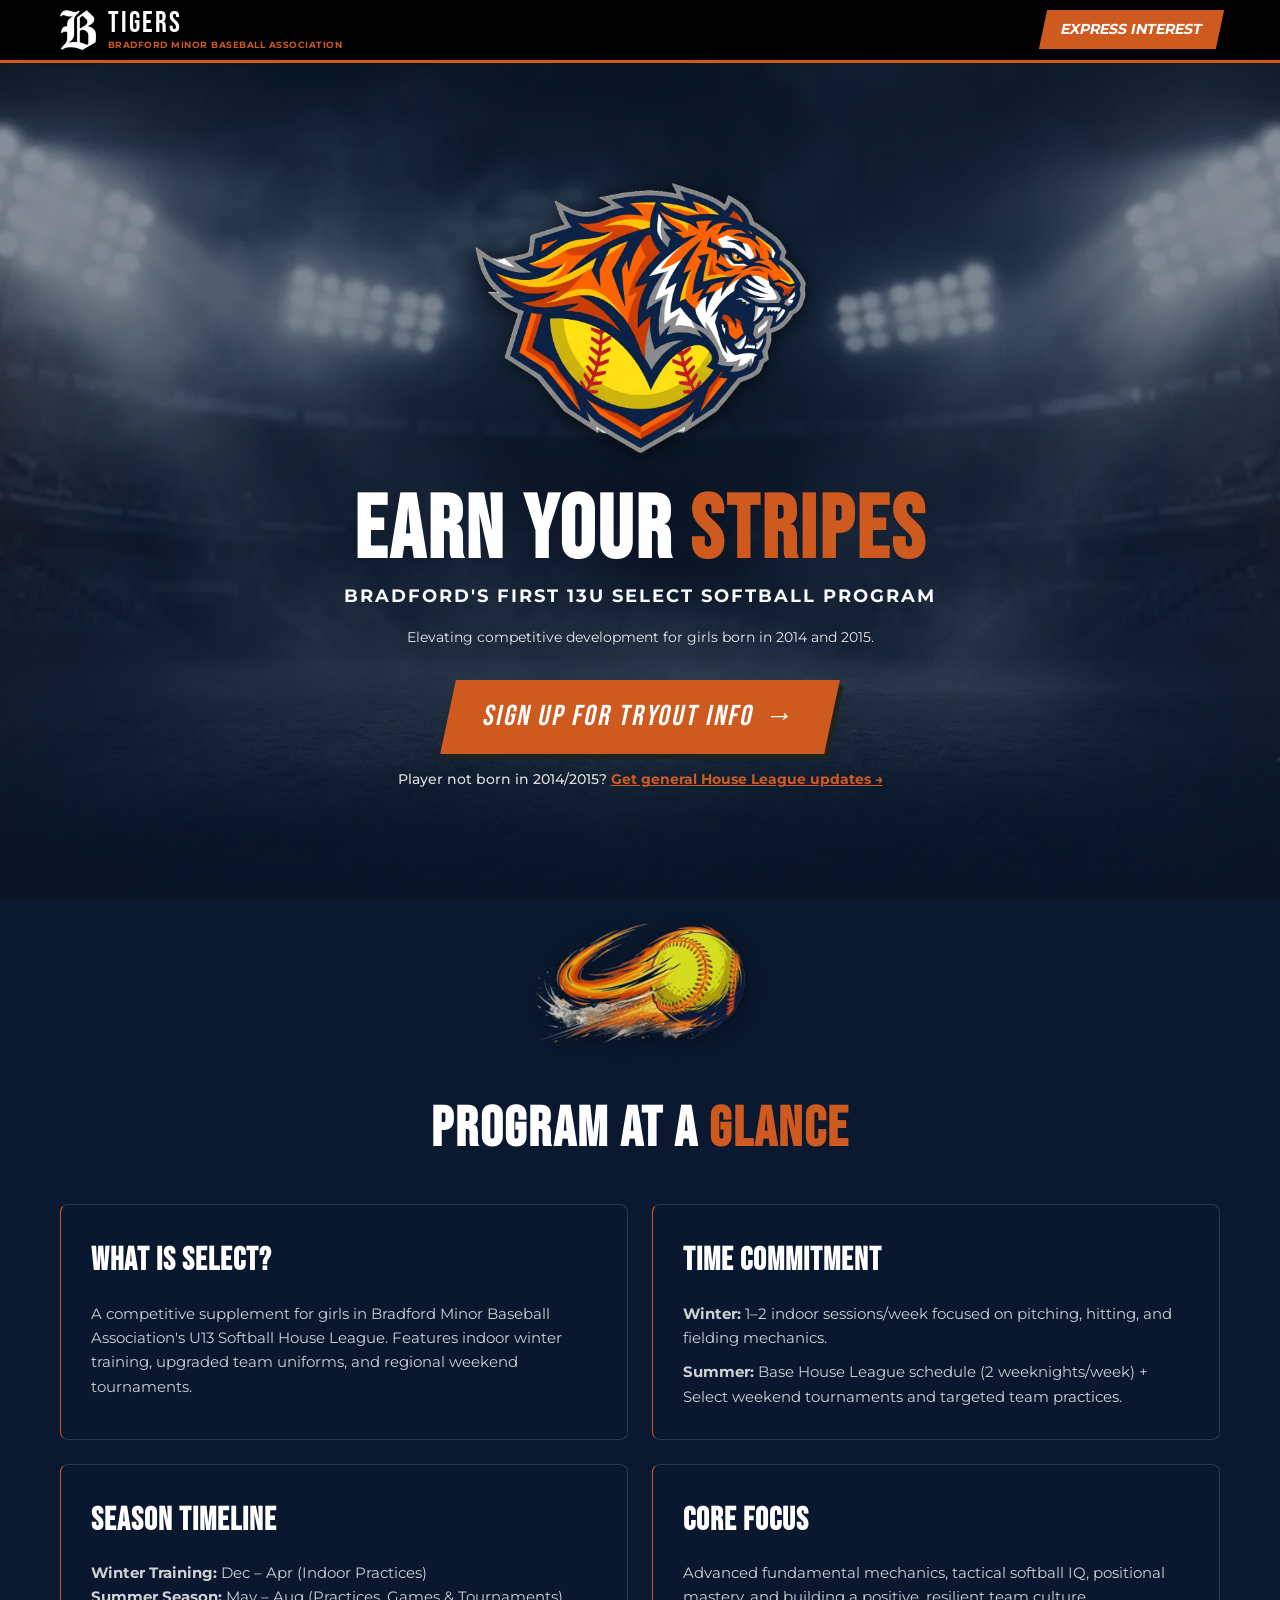
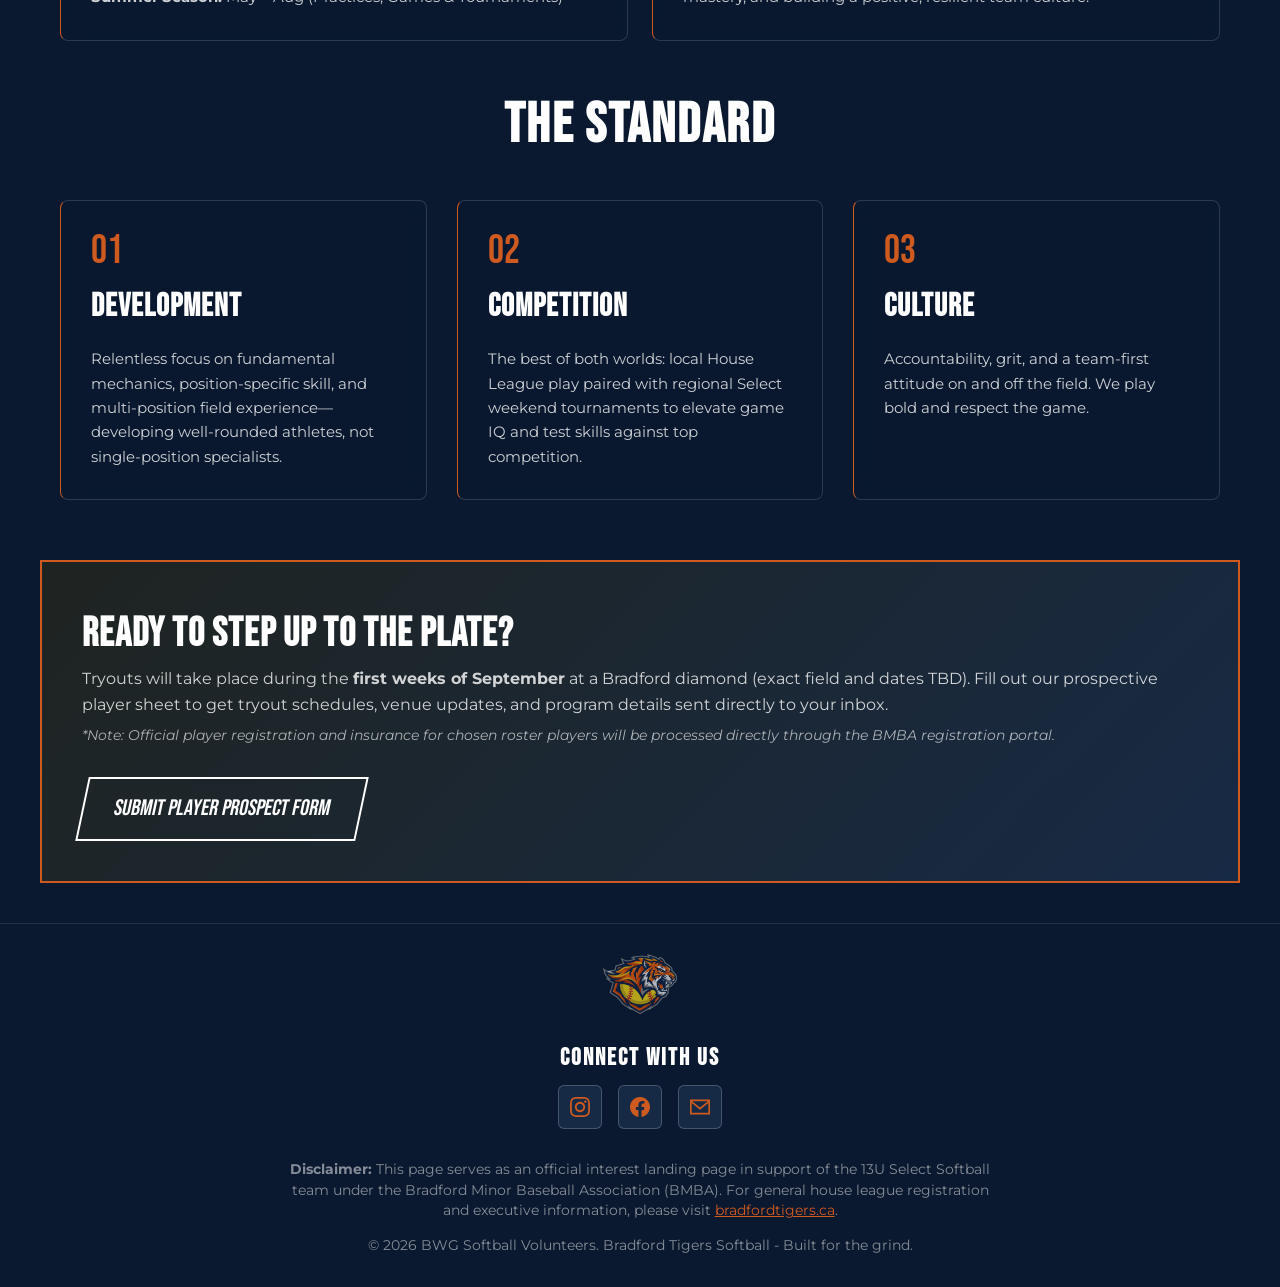
==== commit d96fd848: "V4.1.2 Adjust BMBA referral in links" ====
--- a/index.html
+++ b/index.html
@@ -15,7 +15,7 @@
     <link rel="stylesheet" href="https://fonts.googleapis.com/css2?family=Bebas+Neue&family=Montserrat:ital,wght@0,400;0,700;0,900;1,700&display=swap">
     
     <!-- Using separate BMBA-aligned stylesheet -->
-    <link rel="stylesheet" href="styles2.css">
+    <link rel="stylesheet" href="styles.css">
 
     <!-- Open Graph / WhatsApp / iMessage / Facebook -->
     <meta property="og:type" content="website" />
@@ -63,7 +63,7 @@
 <!-- Header / Navigation -->
 <header class="navbar">
     <div class="nav-container">
-        <a href="https://bradfordtigers.ca" target="_blank" rel="noopener noreferrer" class="brand" title="Visit BradfordTigers.ca">
+        <a href="https://bradfordtigers.ca/?utm_source=bwgsoftball&utm_medium=referral&utm_campaign=13u_select_landing_page" target="_blank" rel="noopener" class="brand" title="Visit BradfordTigers.ca">
             <img src="assets/b2-logo.png" alt="Bradford Tigers B Logo" class="nav-logo">
             <div class="brand-text-wrapper">
                 <span class="brand-text">TIGERS</span>
@@ -164,7 +164,7 @@
         <div class="container callout-box">
             <div class="callout-text">
                 <h2>READY TO STEP UP TO THE PLATE?</h2>
-                <p>Tryouts will take place during the <strong>first week of September</strong> at a Bradford diamond (exact field and dates TBD). Fill out our prospective player sheet to get tryout schedules, venue updates, and program details sent directly to your inbox.</p>
+                <p>Tryouts will take place during the <strong>first weeks of September</strong> at a Bradford diamond (exact field and dates TBD). Fill out our prospective player sheet to get tryout schedules, venue updates, and program details sent directly to your inbox.</p>
             <p style="font-size: 0.85rem; opacity: 0.8; margin-top: 8px;">
     <em>*Note: Official player registration and insurance for chosen roster players will be processed directly through the BMBA registration portal.</em>
 </p>
@@ -196,7 +196,7 @@
             </div>
 
             <p class="disclaimer-text">
-                <strong>Disclaimer:</strong> This page serves as an official interest landing page in support of the 13U Select Softball team under the Bradford Minor Baseball Association (BMBA). For general house league registration and executive information, please visit <a href="https://bradfordtigers.ca" target="_blank" rel="noopener noreferrer">bradfordtigers.ca</a>.
+                <strong>Disclaimer:</strong> This page serves as an official interest landing page in support of the 13U Select Softball team under the Bradford Minor Baseball Association (BMBA). For general house league registration and executive information, please visit <a href="https://bradfordtigers.ca/?utm_source=bwgsoftball&utm_medium=referral&utm_campaign=13u_select_landing_page" target="_blank" rel="noopener">bradfordtigers.ca</a>.
             </p>
             <p>&copy; 2026 BWG Softball Volunteers. Bradford Tigers Softball - Built for the grind.</p>
         </div>
--- a/styles.css
+++ b/styles.css
@@ -0,0 +1,738 @@
+/* ==========================================================================
+   Color Palette & Custom Variables (BMBA Matched)
+   ========================================================================== */
+:root {
+    --navy: #0A192F;
+    --navy-light: #172A45;
+    --orange: #CE5A20; /* BMBA Official Orange */
+    --orange-hover: #B44B18;
+    --graphite: #1F2421;
+    --white: #FFFFFF;
+    --gray-light: #F8F9FA;
+    --font-heading: 'Bebas Neue', sans-serif;
+    --font-body: 'Montserrat', sans-serif;
+}
+
+/* ==========================================================================
+   Reset & Base Styles
+   ========================================================================== */
+* {
+    margin: 0;
+    padding: 0;
+    box-sizing: border-box;
+}
+
+body {
+    background-color: var(--navy);
+    color: var(--white);
+    font-family: var(--font-body);
+    line-height: 1.6;
+    overflow-x: hidden;
+}
+
+.container {
+    max-width: 1200px;
+    margin: 0 auto;
+    padding: 0 20px;
+}
+
+.text-orange {
+    color: var(--orange);
+}
+
+/* ==========================================================================
+   Co-Branded Top Announcement Bar (High Visibility)
+   ========================================================================== */
+.top-announcement-bar {
+    background: #000000; /* Pure black background for high contrast */
+    padding: 10px 0; /* Slightly taller for better breathing room */
+    font-size: 0.85rem;
+    color: #FFFFFF;
+    box-shadow: 0 4px 12px rgba(0, 0, 0, 0.5);
+}
+
+.top-bar-content {
+    max-width: 1200px;
+    margin: 0 auto;
+    padding: 0 20px;
+    display: flex;
+    justify-content: space-between;
+    align-items: center;
+    gap: 16px;
+}
+
+.top-bar-left {
+    display: flex;
+    align-items: center;
+    gap: 12px;
+    flex-wrap: wrap;
+}
+
+.bmba-badge {
+    background-color: var(--orange);
+    color: #FFFFFF;
+    font-family: var(--font-heading);
+    font-size: 0.85rem;
+    letter-spacing: 1.5px;
+    padding: 4px 10px;
+    border-radius: 3px;
+    text-transform: uppercase;
+    white-space: nowrap;
+    box-shadow: 0 2px 5px rgba(0,0,0,0.3);
+}
+
+.bar-text {
+    font-size: 0.85rem;
+    color: #FFFFFF;
+    font-weight: 600;
+}
+
+.top-bar-right {
+    white-space: nowrap;
+}
+
+.bmba-link {
+    background: rgba(255, 255, 255, 0.1);
+    border: 1px solid rgba(255, 255, 255, 0.25);
+    color: #FFFFFF;
+    text-decoration: none;
+    font-weight: 700;
+    font-size: 0.78rem;
+    padding: 5px 12px;
+    border-radius: 3px;
+    transition: all 0.2s ease;
+}
+
+.bmba-link:hover {
+    background: var(--orange);
+    border-color: var(--orange);
+    color: #FFFFFF;
+}
+
+@media (max-width: 768px) {
+    .top-bar-content {
+        flex-direction: column;
+        text-align: center;
+        justify-content: center;
+        gap: 8px;
+        padding: 8px 12px;
+    }
+    .top-bar-left {
+        justify-content: center;
+    }
+    .bar-text {
+        font-size: 0.78rem;
+    }
+}
+
+/* ==========================================================================
+   Navigation Bar (Unified Black Header - Complete Fix)
+   ========================================================================== */
+.navbar {
+    background-color: #000000;
+    border-bottom: 3px solid var(--orange);
+    position: sticky;
+    top: 0;
+    z-index: 100;
+}
+
+.nav-container {
+    max-width: 1200px;
+    margin: 0 auto;
+    display: flex;
+    justify-content: space-between;
+    align-items: center;
+    padding: 10px 20px;
+}
+
+.brand {
+    display: flex;
+    align-items: center;
+    gap: 12px;
+    text-decoration: none;
+    color: var(--white);
+    transition: opacity 0.2s ease;
+}
+
+.brand:hover {
+    opacity: 0.85;
+}
+
+/* Caps logo height to prevent giant blowout */
+.nav-logo {
+    height: 40px;
+    width: auto;
+    object-fit: contain;
+}
+
+.brand-text-wrapper {
+    display: flex;
+    flex-direction: column;
+    line-height: 1;
+}
+
+.brand-text {
+    font-family: var(--font-heading);
+    font-size: 1.8rem;
+    letter-spacing: 2px;
+    color: var(--white);
+}
+
+.brand-subtext {
+    font-size: 0.55rem;
+    letter-spacing: 0.5px;
+    color: var(--orange);
+    font-weight: 700;
+    margin-top: 2px;
+}
+
+/* Restores orange slanted CTA button */
+.btn-nav,
+.btn-nav:visited {
+    background: var(--orange) !important;
+    color: var(--white) !important;
+    text-decoration: none !important;
+    font-weight: 700;
+    padding: 8px 18px;
+    transform: skewX(-12deg);
+    display: inline-block;
+    transition: background 0.2s ease;
+    font-size: 0.9rem;
+}
+
+.btn-nav:hover,
+.btn-nav:active {
+    background: var(--orange-hover) !important;
+    color: var(--white) !important;
+}
+/* ==========================================================================
+   Hero Section
+   ========================================================================== */
+.hero {
+    position: relative;
+    min-height: calc(100vh - 60px);
+    min-height: calc(100dvh - 60px);
+    display: flex;
+    flex-direction: column;
+    align-items: center;
+    justify-content: center;
+    text-align: center;
+    padding: 15px 20px 25px 20px;
+}
+
+.hero::before {
+    content: '';
+    position: fixed;
+    top: 0;
+    left: 0;
+    width: 100%;
+    height: 100%;
+    background: 
+        linear-gradient(180deg, rgba(10,25,47,0.45) 0%, rgba(10,25,47,0.70) 100%),
+        url('assets/stadium-bg.webp') no-repeat center center / cover;
+    z-index: -1;
+    will-change: transform;
+}
+
+.hero-content {
+    position: relative;
+    z-index: 2;
+    max-width: 900px;
+    width: 100%;
+    display: flex;
+    flex-direction: column;
+    align-items: center;
+    gap: clamp(10px, 1.5vh, 24px);
+    margin: auto 0;
+}
+
+.hero-logo {
+    width: auto;
+    height: clamp(60px, 30vh, 550px);
+    max-width: 100%;
+    object-fit: contain;
+    margin: 1rem auto 1rem; 
+    filter: drop-shadow(0 4px 10px rgba(0,0,0,0.65));
+}
+
+.hero-title {
+    font-family: var(--font-heading);
+    font-size: clamp(3rem, 7vw, 5.5rem);
+    line-height: 0.95;
+    letter-spacing: 3px;
+    margin: 0;
+    text-transform: uppercase;
+}
+
+.hero-subtitle {
+    font-weight: 700;
+    font-size: clamp(0.85rem, 2vw, 1.1rem);
+    letter-spacing: 2px;
+    color: var(--gray-light);
+    margin: 0;
+    line-height: 1.0;
+}
+
+.hero-tagline {
+  display: block;
+  margin-top: 0.5rem;
+  font-size: 0.9em;
+  text-transform: none;
+  font-weight: 400;
+  opacity: 0.9;
+}
+
+/* Converts CTA container to flexbox to cleanly push note away from button */
+.cta-group {
+    display: flex;
+    flex-direction: column;
+    align-items: center;
+    gap: 16px; /* Forces exact 16px gap below slanted button */
+    margin-top: clamp(8px, 2vh, 18px);
+    margin-bottom: 0;
+}
+
+.btn-primary {
+    margin: 0;
+    background: var(--orange);
+    color: var(--white);
+    text-decoration: none;
+    font-family: var(--font-heading);
+    font-size: clamp(1.4rem, 3vw, 1.8rem);
+    letter-spacing: 2px;
+    padding: 14px 36px;
+    display: inline-block;
+    transform: skewX(-12deg);
+    box-shadow: 5px 5px 0px var(--graphite);
+    transition: all 0.2s ease;
+}
+
+.btn-primary:hover {
+    background: var(--orange-hover);
+    transform: skewX(-12deg) translate(-2px, -2px);
+    box-shadow: 7px 7px 0px var(--graphite);
+}
+
+.btn-primary .arrow {
+    display: inline-block;
+    margin-left: 10px;
+    transition: transform 0.2s ease;
+}
+	
+.btn-primary:hover .arrow {
+    transform: translateX(5px);
+}
+
+.hero-alt-note {
+    margin: 0 !important;
+    padding: 0 12px;
+    line-height: 1.4;
+    font-size: 0.85rem;
+    color: rgba(255, 255, 255, 0.85);
+    font-weight: 500;
+}
+
+/* Corrected syntax (removed space in var(--orange)) */
+.hero-alt-link {
+    color: var(--orange);
+    text-decoration: underline;
+    font-weight: 700;
+    transition: color 0.2s ease;
+}
+
+.hero-alt-link:hover,
+.hero-alt-link:active {
+    color: var(--white);
+}
+
+/* ==========================================================================
+   Accent & Pillars
+   ========================================================================== */
+.accent-bridge-section {
+    display: flex;
+    justify-content: center;
+    align-items: center;
+    padding: 20px 20px;
+    position: relative;
+    z-index: 2;
+}
+
+.accent-wrapper {
+    display: flex;
+    justify-content: center;
+    align-items: center;
+}
+
+.hero-accent {
+    max-width: clamp(150px, 22vw, 210px);
+    height: auto;
+    opacity: 0.9;
+    filter: drop-shadow(0 4px 12px rgba(0,0,0,0.5));
+}
+
+.program-glance,
+.pillars-section {
+    background: transparent;
+    padding: 20px 0;
+    position: relative;
+    z-index: 2;
+}
+
+.section-title {
+    font-family: var(--font-heading);
+    font-size: 3.5rem;
+    text-align: center;
+    letter-spacing: 2px;
+    margin-bottom: 30px;
+    margin-top: 0;
+}
+
+.pillars-grid {
+    display: grid;
+    grid-template-columns: repeat(auto-fit, minmax(280px, 1fr));
+    gap: 30px;
+}
+
+.pillar-card {
+    background: rgba(10, 25, 47, 0.45);
+    backdrop-filter: blur(12px);
+    border: 1px solid rgba(255, 255, 255, 0.15);
+    padding: 30px;
+    border-radius: 8px;
+    border-left: 1px solid var(--orange);
+    transition: transform 0.3s ease, box-shadow 0.3s ease, border-color 0.3s ease;
+}
+
+.grid-2x2 {
+    display: grid;
+    grid-template-columns: repeat(2, 1fr);
+    gap: 1.5rem;
+}
+
+@media (hover: hover){
+    .pillar-card:hover {
+        border-left-color: var(--orange);
+        transform: translateY(-6px);
+        box-shadow: 
+            0 12px 24px rgba(0, 0, 0, 0.4),
+            0 0 20px rgba(255, 107, 0, 0.35);
+        border-color: var(--orange);
+    }
+}
+
+.pillar-number {
+    font-family: var(--font-heading);
+    font-size: 2.5rem;
+    color: var(--orange);
+    line-height: 1;
+    margin-bottom: 10px;
+}
+
+.pillar-card h3 {
+    font-family: var(--font-heading);
+    font-size: 2rem;
+    letter-spacing: 1px;
+    margin-bottom: 15px;
+}
+
+.pillar-card p {
+    font-size: 0.95rem;
+    color: rgba(255, 255, 255, 0.8);
+}
+
+/* ==========================================================================
+   Callout & Footer
+   ========================================================================== */
+.callout-section {
+    padding: 40px 0;
+    position: relative;
+    z-index: 2;
+}
+
+.callout-box {
+    background: linear-gradient(135deg, var(--graphite) 0%, var(--navy-light) 100%);
+    border: 2px solid var(--orange);
+    padding: 40px;
+    display: flex;
+    justify-content: space-between;
+    align-items: center;
+    gap: 30px;
+    flex-wrap: wrap;
+}
+
+.callout-text h2 {
+    font-family: var(--font-heading);
+    font-size: 2.5rem;
+    letter-spacing: 1px;
+}
+
+.callout-text p {
+    color: rgba(255, 255, 255, 0.8);
+}
+
+.btn-secondary {
+    background: transparent;
+    color: var(--white);
+    border: 2px solid var(--white);
+    text-decoration: none;
+    font-family: var(--font-heading);
+    font-size: 1.4rem;
+    padding: 12px 30px;
+    transform: skewX(-12deg);
+    white-space: nowrap;
+    transition: all 0.2s ease;
+}
+
+.btn-secondary:hover {
+    background: var(--white);
+    color: var(--navy);
+}
+
+footer {
+    background-color: var(--navy);
+    border-top: 1px solid rgba(255, 255, 255, 0.1);
+    padding: 30px 0;
+    position: relative;
+    z-index: 2;
+}
+
+.footer-content {
+    display: flex;
+    flex-direction: column;
+    align-items: center;
+    gap: 15px;
+    font-size: 0.85rem;
+    color: rgba(255, 255, 255, 0.5);
+}
+
+.footer-logo {
+    height: 60px;
+    opacity: 0.7;
+}
+
+.disclaimer-text {
+    max-width: 700px;
+    line-height: 1.5;
+    text-align: center;
+}
+
+.footer-content a {
+    color: var(--orange); 
+    text-decoration: underline;
+}
+
+.footer-content a:hover {
+    color: var(--white);
+}
+
+.footer-social-section {
+    display: flex;
+    flex-direction: column;
+    align-items: center;
+    gap: 8px;
+    margin: 10px 0 15px 0;
+}
+
+.social-heading {
+    font-family: var(--font-heading);
+    font-size: 1.5rem;
+    letter-spacing: 2px;
+    color: var(--white);
+}
+
+.social-links {
+    display: flex;
+    gap: 16px;
+    justify-content: center;
+    align-items: center;
+}
+
+.social-btn {
+    display: flex;
+    align-items: center;
+    justify-content: center;
+    width: 44px;
+    height: 44px;
+    background: var(--navy-light);
+    border: 1px solid rgba(255, 255, 255, 0.2);
+    border-radius: 6px;
+    color: var(--white);
+    transition: all 0.25s ease;
+    text-decoration: none !important;
+}
+
+.social-btn svg {
+    width: 20px;
+    height: 20px;
+    fill: currentColor;
+}
+
+.social-btn:hover {
+    background: var(--orange);
+    border-color: var(--orange);
+    color: var(--white);
+    transform: translateY(-3px);
+    box-shadow: 0 4px 15px rgba(206, 90, 32, 0.45);
+}
+
+/* ==========================================================================
+   Mobile Responsiveness
+   ========================================================================== */
+@media (max-width: 768px) {
+    .callout-box {
+        flex-direction: column;
+        text-align: center;
+    }
+    
+    .btn-primary {
+        font-size: 1.4rem;
+        padding: 12px 25px;
+    }
+
+    .section-title,
+    .section-title .text-orange {
+        line-height: 1.0;
+    }
+
+    .hero {
+        display: flex !important;
+        flex-direction: column !important;
+        justify-content: center !important;
+        align-items: center !important;
+        padding-top: 2.5rem !important;
+        padding-bottom: 1.0rem !important;
+        height: auto !important;
+        min-height: calc(100svh - 110px) !important;
+    }
+
+    .hero-content {
+        display: flex !important;
+        flex-direction: column !important;
+        align-items: center !important;
+        gap: 1.25rem !important;
+        margin-top: 0 !important;
+        padding-top: 0 !important;
+        text-align: center !important;
+    }
+
+    .hero-content h1, 
+    .hero-content h2,
+    .hero-title {
+        line-height: 1.15 !important;
+        margin: 0 !important;
+    }
+
+    .hero-content p, 
+    .hero-subtitle {
+        line-height: 1.35 !important;
+        margin: 0 !important;
+        padding: 0 0.5rem !important;
+    }
+
+    .hero-logo {
+        width: 62vw !important;
+        max-width: 260px !important;
+        height: auto !important;
+        max-height: auto !important;
+        margin: 0 auto !important;
+    }
+
+    .accent-bridge-section {
+        padding-top: 2rem !important;
+        padding-bottom: 2rem !important;
+        margin-top: 0 !important;
+        margin-bottom: 0 !important;
+    }
+
+    .grid-2x2 {
+        grid-template-columns: 1fr;
+    }
+
+    section,
+    .program-at-a-glance,
+    .pillars-section,
+    .callout-section {
+        padding-top: 2rem !important;
+        padding-bottom: 2rem !important;
+    }
+}
+
+/* ==========================================================================
+   Hero Alternate Link (Override Browser Defaults)
+   ========================================================================== */
+.hero-alt-note a,
+.hero-alt-note a:link,
+.hero-alt-note a:visited,
+.hero-alt-link,
+.hero-alt-link:link,
+.hero-alt-link:visited {
+    color: var(--orange) !important;
+    text-decoration: underline !important;
+    font-weight: 700 !important;
+    transition: color 0.2s ease !important;
+}
+
+.hero-alt-note a:hover,
+.hero-alt-note a:active,
+.hero-alt-link:hover,
+.hero-alt-link:active {
+    color: var(--white) !important;
+}
+
+/* ==========================================================================
+   Responsive Text Helpers
+   ========================================================================== */
+.mobile-only {
+    display: none !important;
+}
+.desktop-only {
+    display: inline !important;
+}
+
+/* ==========================================================================
+   Mobile Header Adjustments (Only Touches the Header)
+   ========================================================================== */
+@media (max-width: 768px) {
+    .mobile-only {
+        display: inline !important;
+    }
+    .desktop-only {
+        display: none !important;
+    }
+
+    .nav-container {
+        padding: 8px 12px !important;
+        
+    }
+
+    .nav-logo {
+        height: 32px !important;
+    }
+
+    .brand-text {
+        font-size: 1.4rem !important;
+    }
+
+    .brand-subtext {
+        font-size: 0.65rem !important;
+        letter-spacing: 0.5px !important;
+        white-space: nowrap !important;
+    }
+
+    .btn-nav,
+    .btn-nav:visited {
+        padding: 6px 12px !important;
+        font-size: 0.8rem !important;
+        white-space: nowrap !important;
+    }
+    /* Pulls CTA button up closer to "Elevating..." tagline */
+    .hero-tagline {
+        margin-top: 2px !important;
+    }
+
+    .cta-group {
+        margin-top: 4px !important; /* Reduced from 18px */
+        gap: 10px !important;       /* Tightens button-to-note gap slightly */
+    }
+
+}
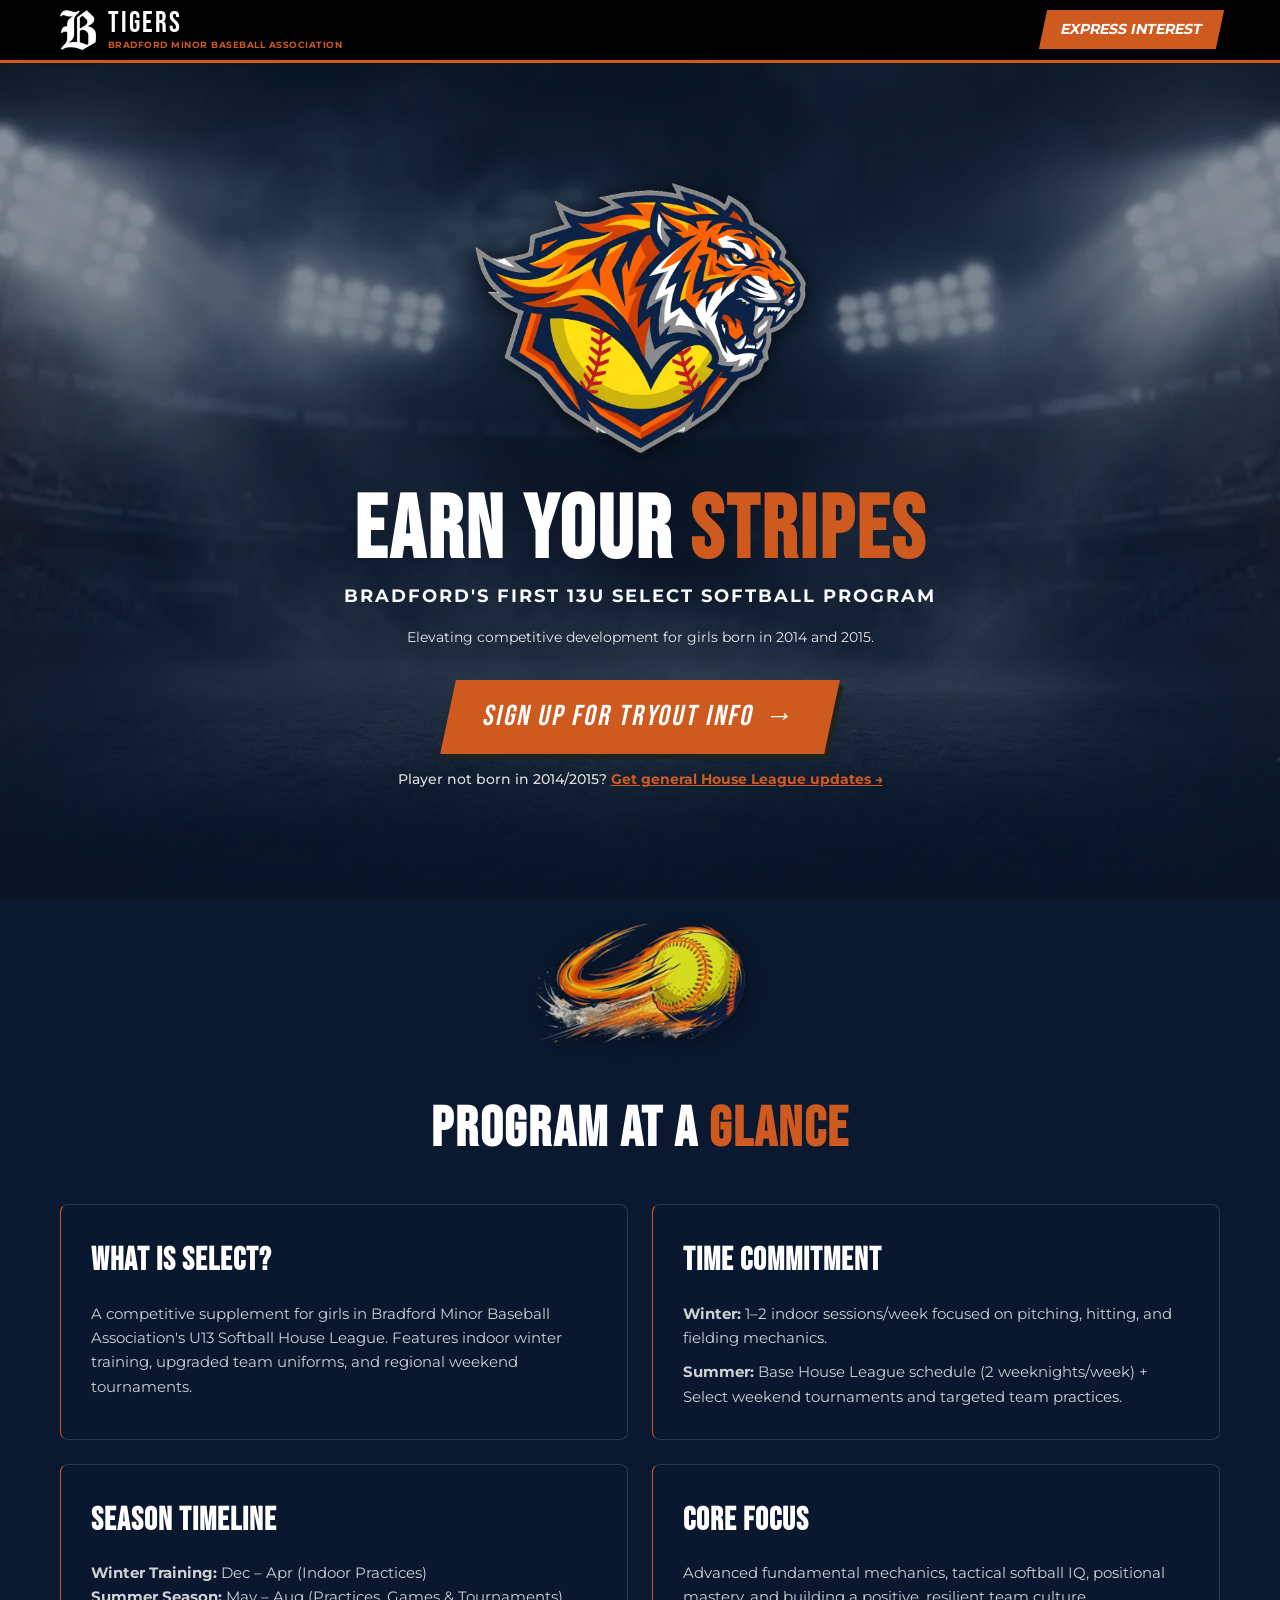
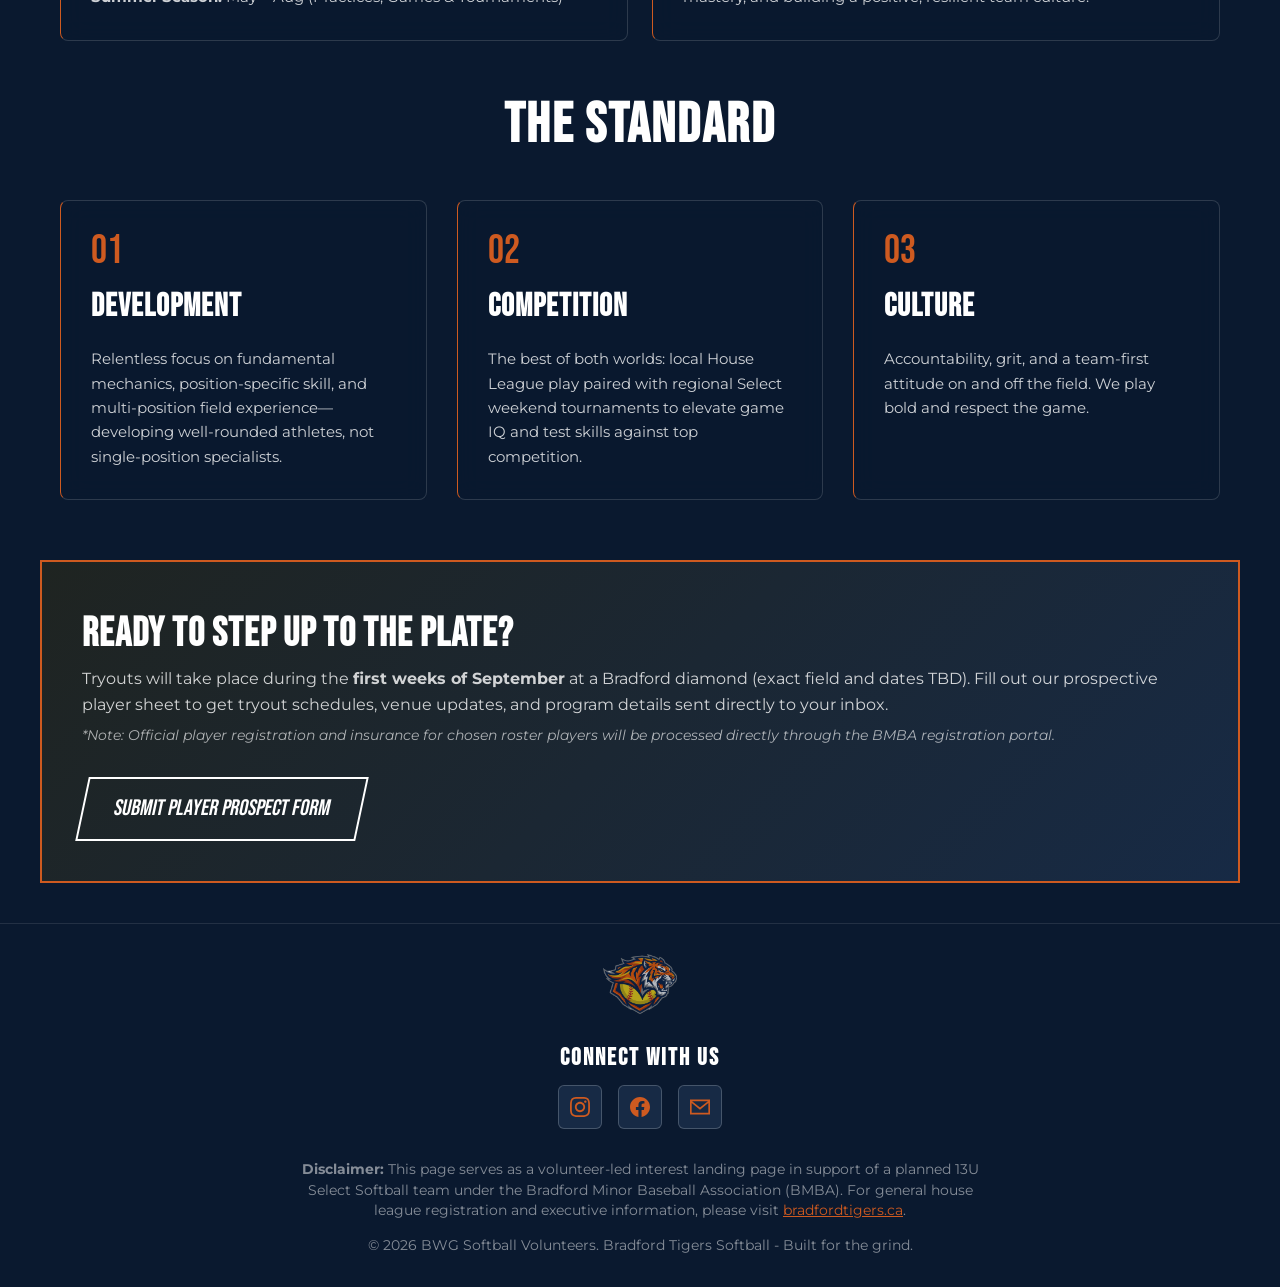
==== commit cfd5ca20: "V4.1.3 Adjust footer text." ====
--- a/index.html
+++ b/index.html
@@ -196,7 +196,7 @@
             </div>
 
             <p class="disclaimer-text">
-                <strong>Disclaimer:</strong> This page serves as an official interest landing page in support of the 13U Select Softball team under the Bradford Minor Baseball Association (BMBA). For general house league registration and executive information, please visit <a href="https://bradfordtigers.ca/?utm_source=bwgsoftball&utm_medium=referral&utm_campaign=13u_select_landing_page" target="_blank" rel="noopener">bradfordtigers.ca</a>.
+                <strong>Disclaimer:</strong> This page serves as a volunteer-led interest landing page in support of a planned 13U Select Softball team under the Bradford Minor Baseball Association (BMBA). For general house league registration and executive information, please visit <a href="https://bradfordtigers.ca/?utm_source=bwgsoftball&utm_medium=referral&utm_campaign=13u_select_landing_page" target="_blank" rel="noopener">bradfordtigers.ca</a>.
             </p>
             <p>&copy; 2026 BWG Softball Volunteers. Bradford Tigers Softball - Built for the grind.</p>
         </div>
